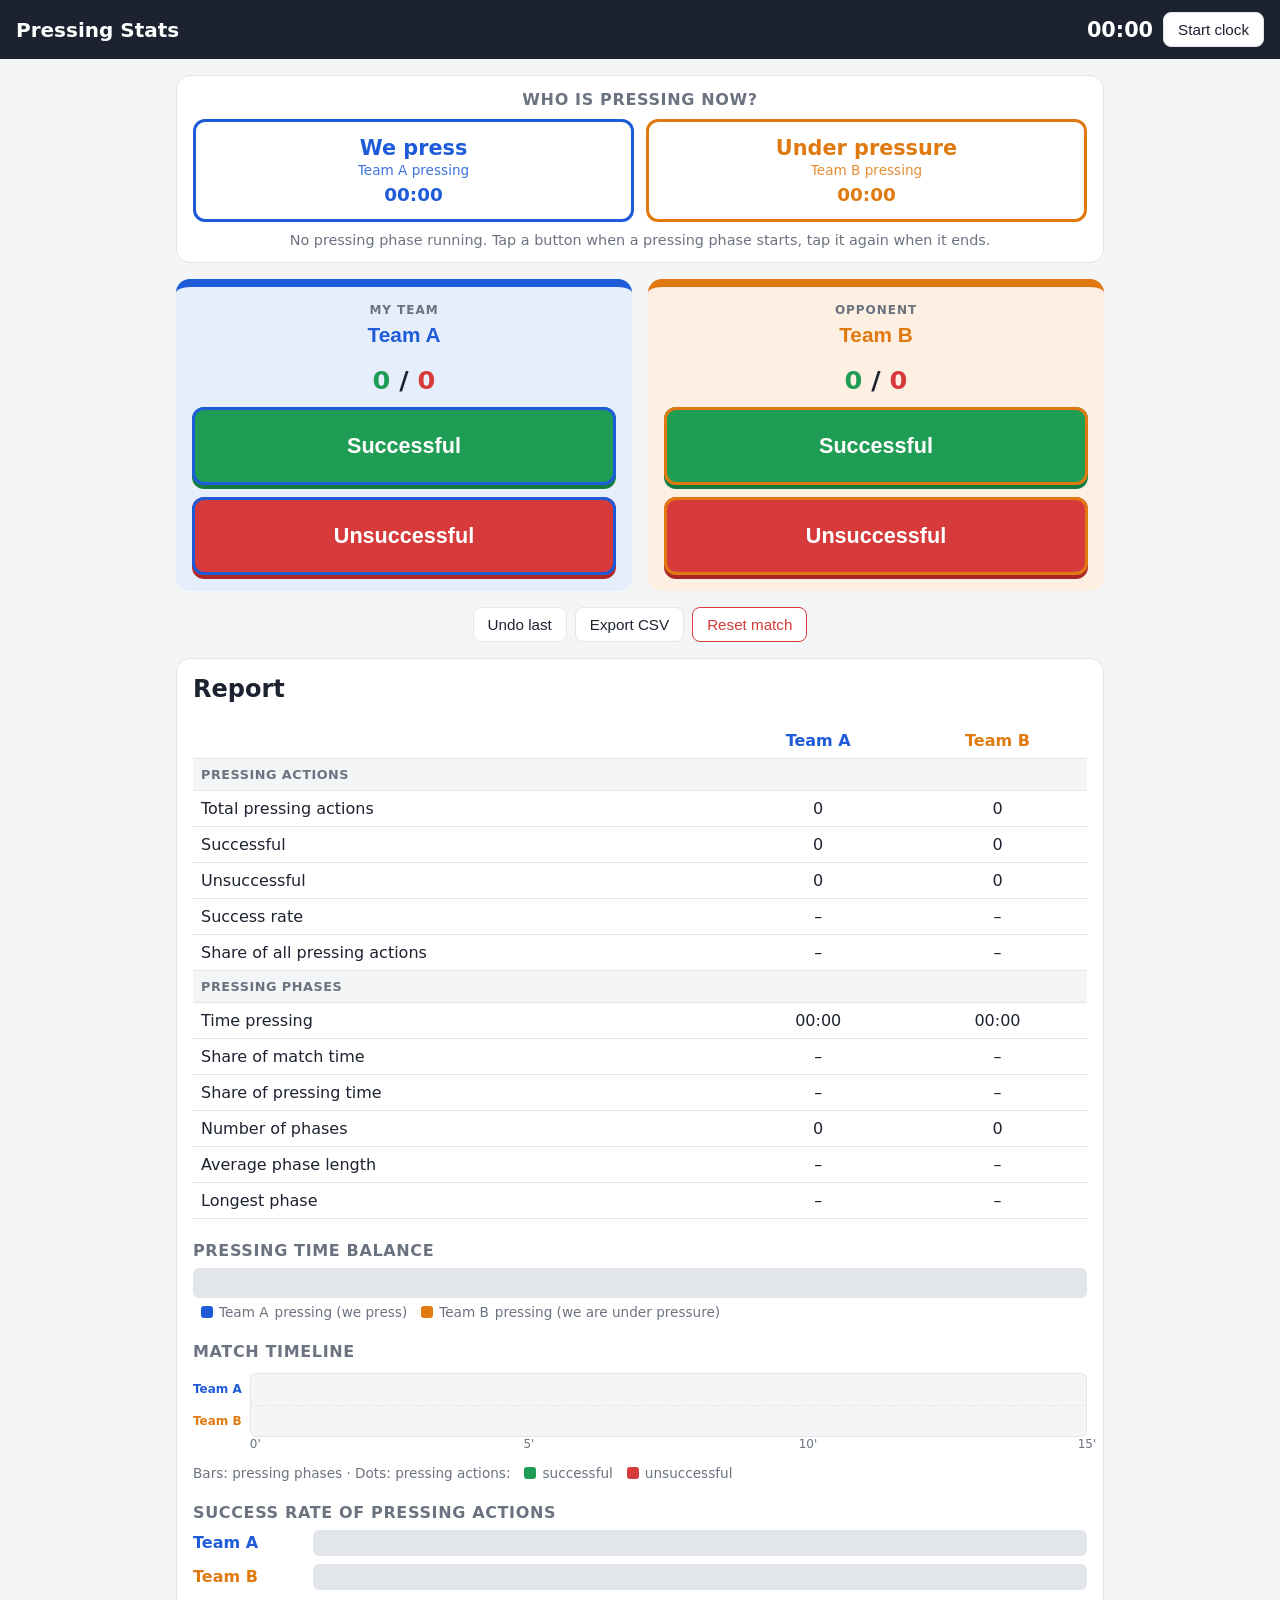
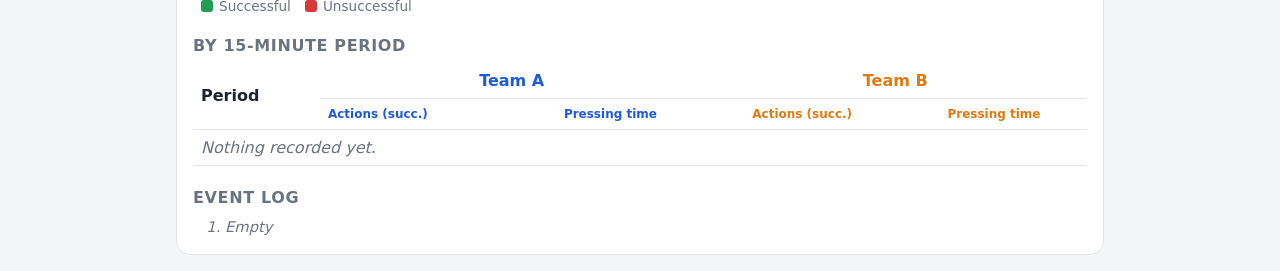
==== index.html @ a75123ff "Track pressing phases: when we press and when we are under pressure Adds 'We press' / 'Under pressur" ====
<!doctype html>
<html lang="en">
<head>
<meta charset="utf-8">
<meta name="viewport" content="width=device-width, initial-scale=1">
<title>Pressing Stats</title>
<link rel="stylesheet" href="style.css">
</head>
<body>
<header class="topbar">
  <h1>Pressing Stats</h1>
  <div class="clock">
    <span id="clock" class="clock-time">00:00</span>
    <button id="clockBtn" class="ctrl">Start clock</button>
  </div>
</header>

<main>
  <section class="phases">
    <h2 class="section-title">Who is pressing now?</h2>
    <div class="phase-buttons">
      <button class="phase phase-a" id="phaseA" data-side="A">
        <span class="phase-title">We press</span>
        <span class="phase-sub" id="phaseSubA">Team A pressing</span>
        <span class="phase-time" id="phaseTimeA">00:00</span>
      </button>
      <button class="phase phase-b" id="phaseB" data-side="B">
        <span class="phase-title">Under pressure</span>
        <span class="phase-sub" id="phaseSubB">Team B pressing</span>
        <span class="phase-time" id="phaseTimeB">00:00</span>
      </button>
    </div>
    <p class="phase-status" id="phaseStatus">No pressing phase running. Tap a button when a pressing phase starts, tap it again when it ends.</p>
  </section>

  <section class="teams">
    <div class="team team-a" data-team="A">
      <div class="team-role">My team</div>
      <input class="team-name" id="nameA" value="Team A" aria-label="My team name">
      <div class="counts"><span class="ok" id="countA-ok">0</span> / <span class="ko" id="countA-ko">0</span></div>
      <button class="press press-ok" data-team="A" data-result="ok">Successful</button>
      <button class="press press-ko" data-team="A" data-result="ko">Unsuccessful</button>
    </div>
    <div class="team team-b" data-team="B">
      <div class="team-role">Opponent</div>
      <input class="team-name" id="nameB" value="Team B" aria-label="Opponent name">
      <div class="counts"><span class="ok" id="countB-ok">0</span> / <span class="ko" id="countB-ko">0</span></div>
      <button class="press press-ok" data-team="B" data-result="ok">Successful</button>
      <button class="press press-ko" data-team="B" data-result="ko">Unsuccessful</button>
    </div>
  </section>

  <div class="toolbar">
    <button id="undoBtn" class="ctrl">Undo last</button>
    <button id="csvBtn" class="ctrl">Export CSV</button>
    <button id="resetBtn" class="ctrl danger">Reset match</button>
  </div>

  <section class="report">
    <h2>Report</h2>
    <table class="stats">
      <thead>
        <tr><th></th><th id="headA" class="th-a">Team A</th><th id="headB" class="th-b">Team B</th></tr>
      </thead>
      <tbody>
        <tr class="group"><td colspan="3">Pressing actions</td></tr>
        <tr><td>Total pressing actions</td><td id="totA">0</td><td id="totB">0</td></tr>
        <tr><td>Successful</td><td id="okA">0</td><td id="okB">0</td></tr>
        <tr><td>Unsuccessful</td><td id="koA">0</td><td id="koB">0</td></tr>
        <tr><td>Success rate</td><td id="rateA">–</td><td id="rateB">–</td></tr>
        <tr><td>Share of all pressing actions</td><td id="shareA">–</td><td id="shareB">–</td></tr>
        <tr class="group"><td colspan="3">Pressing phases</td></tr>
        <tr><td>Time pressing</td><td id="ptimeA">00:00</td><td id="ptimeB">00:00</td></tr>
        <tr><td>Share of match time</td><td id="pmatchA">–</td><td id="pmatchB">–</td></tr>
        <tr><td>Share of pressing time</td><td id="pshareA">–</td><td id="pshareB">–</td></tr>
        <tr><td>Number of phases</td><td id="pcountA">0</td><td id="pcountB">0</td></tr>
        <tr><td>Average phase length</td><td id="pavgA">–</td><td id="pavgB">–</td></tr>
        <tr><td>Longest phase</td><td id="pmaxA">–</td><td id="pmaxB">–</td></tr>
      </tbody>
    </table>

    <h3>Pressing time balance</h3>
    <div class="balance">
      <div class="bal-a" id="balA"></div><div class="bal-b" id="balB"></div>
    </div>
    <div class="legend"><span class="sw sw-a"></span><span id="legA">Team A</span> pressing (we press) <span class="sw sw-b"></span><span id="legB">Team B</span> pressing (we are under pressure)</div>

    <h3>Match timeline</h3>
    <div class="timeline-wrap">
      <div class="tl-names"><span class="tl-name a" id="tlNameA">Team A</span><span class="tl-name b" id="tlNameB">Team B</span></div>
      <div class="timeline" id="timeline"></div>
      <div></div>
      <div class="timeline-axis" id="timelineAxis"></div>
    </div>
    <div class="legend">
      Bars: pressing phases · Dots: pressing actions:
      <span class="sw sw-ok"></span>successful <span class="sw sw-ko"></span>unsuccessful
    </div>

    <h3>Success rate of pressing actions</h3>
    <div class="bars">
      <div class="bar-row"><span class="bar-label" id="barLabelA">Team A</span><div class="bar"><div class="bar-ok" id="barOkA"></div><div class="bar-ko" id="barKoA"></div></div></div>
      <div class="bar-row"><span class="bar-label" id="barLabelB">Team B</span><div class="bar"><div class="bar-ok" id="barOkB"></div><div class="bar-ko" id="barKoB"></div></div></div>
      <div class="legend"><span class="sw sw-ok"></span>Successful <span class="sw sw-ko"></span>Unsuccessful</div>
    </div>

    <h3>By 15-minute period</h3>
    <div class="table-scroll">
      <table class="stats" id="periodTable">
        <thead>
          <tr><th rowspan="2">Period</th><th colspan="2" class="th-a" id="perHeadA">Team A</th><th colspan="2" class="th-b" id="perHeadB">Team B</th></tr>
          <tr><th class="th-a sub">Actions (succ.)</th><th class="th-a sub">Pressing time</th><th class="th-b sub">Actions (succ.)</th><th class="th-b sub">Pressing time</th></tr>
        </thead>
        <tbody></tbody>
      </table>
    </div>

    <h3>Event log</h3>
    <ol id="log" class="log"></ol>
  </section>
</main>

<script src="app.js"></script>
</body>
</html>
---- style.css ----
:root {
  --team-a: #1e5bd8;
  --team-a-soft: #e6eefc;
  --team-b: #e07a10;
  --team-b-soft: #fdf0e2;
  --ok: #1f9d55;
  --ok-dark: #157a40;
  --ko: #d63a3a;
  --ko-dark: #ad2626;
  --bg: #f4f5f7;
  --card: #ffffff;
  --text: #1c2230;
  --muted: #6b7280;
  --line: #e2e5ea;
}

* { box-sizing: border-box; }

body {
  margin: 0;
  font-family: system-ui, -apple-system, "Segoe UI", Roboto, sans-serif;
  background: var(--bg);
  color: var(--text);
}

.topbar {
  display: flex;
  justify-content: space-between;
  align-items: center;
  flex-wrap: wrap;
  gap: 8px;
  padding: 12px 16px;
  background: var(--text);
  color: #fff;
}
.topbar h1 { margin: 0; font-size: 1.25rem; }
.clock { display: flex; align-items: center; gap: 10px; }
.clock-time { font-variant-numeric: tabular-nums; font-size: 1.3rem; font-weight: 600; }

main { max-width: 960px; margin: 0 auto; padding: 16px; }

.teams {
  grid-template-columns: minmax(0, 1fr) minmax(0, 1fr);
  display: grid;
  gap: 16px;
}
.team {
  border-radius: 14px;
  padding: 16px;
  display: flex;
  flex-direction: column;
  gap: 12px;
  border-top: 8px solid;
}
.team-a { background: var(--team-a-soft); border-color: var(--team-a); }
.team-b { background: var(--team-b-soft); border-color: var(--team-b); }

.team-name {
  width: 100%;
  min-width: 0;
  font-size: 1.3rem;
  font-weight: 700;
  border: none;
  background: transparent;
  text-align: center;
  padding: 4px;
  border-bottom: 2px dashed transparent;
}
.team-a .team-name { color: var(--team-a); }
.team-b .team-name { color: var(--team-b); }
.team-name:focus { outline: none; border-bottom-color: currentColor; }

.counts { text-align: center; font-size: 1.6rem; font-weight: 700; font-variant-numeric: tabular-nums; }
.counts .ok { color: var(--ok); }
.counts .ko { color: var(--ko); }

.press {
  border: none;
  border-radius: 12px;
  padding: 26px 12px;
  font-size: 1.35rem;
  font-weight: 700;
  color: #fff;
  cursor: pointer;
  touch-action: manipulation;
  user-select: none;
  transition: transform .06s ease, filter .1s ease;
}
.press:active { transform: scale(.97); }
.press-ok { background: var(--ok); box-shadow: 0 4px 0 var(--ok-dark); }
.press-ko { background: var(--ko); box-shadow: 0 4px 0 var(--ko-dark); }
.team-a .press { outline: 3px solid var(--team-a); outline-offset: -3px; }
.team-b .press { outline: 3px solid var(--team-b); outline-offset: -3px; }
.press.flash { filter: brightness(1.25); }

.toolbar { display: flex; flex-wrap: wrap; gap: 8px; margin: 16px 0; justify-content: center; }
.ctrl {
  border: 1px solid var(--line);
  background: var(--card);
  color: var(--text);
  border-radius: 8px;
  padding: 8px 14px;
  font-size: .95rem;
  cursor: pointer;
}
.topbar .ctrl { background: #fff; }
.ctrl.danger { color: var(--ko); border-color: var(--ko); }

.report {
  background: var(--card);
  border-radius: 14px;
  padding: 16px;
  border: 1px solid var(--line);
}
.report h2 { margin-top: 0; }
.report h3 { margin: 22px 0 8px; font-size: 1rem; color: var(--muted); text-transform: uppercase; letter-spacing: .04em; }

.stats { width: 100%; border-collapse: collapse; font-variant-numeric: tabular-nums; }
.stats th, .stats td { padding: 8px; border-bottom: 1px solid var(--line); text-align: center; }
.stats td:first-child, .stats th:first-child { text-align: left; }
.th-a { color: var(--team-a); }
.th-b { color: var(--team-b); }

.bar-row { display: flex; align-items: center; gap: 10px; margin: 8px 0; }
.bar-label { width: 110px; font-weight: 600; overflow: hidden; text-overflow: ellipsis; white-space: nowrap; }
#barLabelA { color: var(--team-a); }
#barLabelB { color: var(--team-b); }
.bar { flex: 1; height: 26px; display: flex; border-radius: 6px; overflow: hidden; background: var(--line); }
.bar-ok { background: var(--ok); color: #fff; font-size: .8rem; display: flex; align-items: center; justify-content: center; }
.bar-ko { background: var(--ko); color: #fff; font-size: .8rem; display: flex; align-items: center; justify-content: center; }
.legend { font-size: .85rem; color: var(--muted); display: flex; align-items: center; gap: 6px; }
.sw { display: inline-block; width: 12px; height: 12px; border-radius: 3px; margin-left: 8px; }
.sw-ok { background: var(--ok); }
.sw-ko { background: var(--ko); }

.log { max-height: 260px; overflow-y: auto; padding-left: 32px; margin: 0; font-size: .92rem; }
.log li { padding: 3px 0; }
.log .tag { font-weight: 700; }
.log .tag-a { color: var(--team-a); }
.log .tag-b { color: var(--team-b); }
.log .res-ok { color: var(--ok); font-weight: 600; }
.log .res-ko { color: var(--ko); font-weight: 600; }
.empty { color: var(--muted); font-style: italic; }

/* ---- Pressing phases ---- */
.section-title { margin: 0 0 10px; font-size: 1rem; color: var(--muted); text-transform: uppercase; letter-spacing: .04em; text-align: center; }
.phases {
  background: var(--card);
  border: 1px solid var(--line);
  border-radius: 14px;
  padding: 14px 16px;
  margin-bottom: 16px;
}
.phase-buttons { display: grid; grid-template-columns: 1fr 1fr; gap: 12px; }
.phase {
  display: flex;
  flex-direction: column;
  align-items: center;
  gap: 2px;
  padding: 14px 10px;
  border-radius: 12px;
  border: 3px solid;
  background: var(--card);
  cursor: pointer;
  touch-action: manipulation;
  user-select: none;
  font: inherit;
}
.phase-a { border-color: var(--team-a); color: var(--team-a); }
.phase-b { border-color: var(--team-b); color: var(--team-b); }
.phase-a.active { background: var(--team-a); color: #fff; }
.phase-b.active { background: var(--team-b); color: #fff; }
.phase.active { animation: pulse 1.6s ease-in-out infinite; }
@keyframes pulse { 50% { filter: brightness(1.15); } }
.phase-title { font-size: 1.3rem; font-weight: 800; }
.phase-sub { font-size: .85rem; opacity: .85; max-width: 100%; overflow: hidden; text-overflow: ellipsis; white-space: nowrap; }
.phase-time { font-size: 1.15rem; font-weight: 700; font-variant-numeric: tabular-nums; margin-top: 4px; }
.phase-status { text-align: center; margin: 10px 0 0; font-size: .9rem; color: var(--muted); }

.team-role { text-align: center; font-size: .75rem; font-weight: 700; text-transform: uppercase; letter-spacing: .08em; color: var(--muted); margin-bottom: -10px; }

.stats tr.group td { background: var(--bg); font-weight: 700; font-size: .8rem; text-transform: uppercase; letter-spacing: .04em; color: var(--muted); }
.stats th.sub { font-size: .75rem; font-weight: 600; }
.table-scroll { overflow-x: auto; }

.balance { display: flex; height: 30px; border-radius: 6px; overflow: hidden; background: var(--line); }
.bal-a, .bal-b { color: #fff; font-size: .85rem; font-weight: 600; display: flex; align-items: center; justify-content: center; white-space: nowrap; overflow: hidden; }
.bal-a { background: var(--team-a); }
.bal-b { background: var(--team-b); }
.legend { margin-top: 6px; flex-wrap: wrap; }
.sw-a { background: var(--team-a); }
.sw-b { background: var(--team-b); }

.timeline-wrap { padding: 4px 0; }
.timeline { position: relative; height: 64px; background: var(--bg); border: 1px solid var(--line); border-radius: 6px; overflow: hidden; }
.timeline::after { content: ""; position: absolute; left: 0; right: 0; top: 50%; border-top: 1px dashed var(--line); }
.tl-seg { position: absolute; height: 22px; border-radius: 3px; opacity: .85; }
.tl-seg.a { top: 6px; background: var(--team-a); }
.tl-seg.b { bottom: 6px; background: var(--team-b); }
.tl-seg.live { opacity: .55; }
.tl-dot { position: absolute; width: 8px; height: 8px; border-radius: 50%; margin-left: -4px; border: 1px solid #fff; z-index: 1; }
.tl-dot.a { top: 13px; }
.tl-dot.b { bottom: 13px; }
.tl-dot.ok { background: var(--ok); }
.tl-dot.ko { background: var(--ko); }
.tl-now { position: absolute; top: 0; bottom: 0; width: 2px; background: var(--text); opacity: .5; }
.timeline-axis { position: relative; height: 18px; font-size: .75rem; color: var(--muted); }
.timeline-axis span { position: absolute; transform: translateX(-50%); }
.timeline-axis span:first-child { transform: none; }
.timeline-wrap { display: grid; grid-template-columns: auto 1fr; column-gap: 8px; }
.tl-names { display: flex; flex-direction: column; justify-content: space-around; height: 64px; font-size: .75rem; font-weight: 700; max-width: 90px; }
.tl-name { overflow: hidden; text-overflow: ellipsis; white-space: nowrap; }
.tl-name.a { color: var(--team-a); }
.tl-name.b { color: var(--team-b); }

.log .phase-ev { color: var(--muted); }

@media (max-width: 600px) {
  .teams { gap: 10px; }
  .team { padding: 12px 8px; }
  .team-name { font-size: 1.05rem; }
  .counts { font-size: 1.3rem; }
  .press { font-size: 1rem; padding: 24px 4px; }
  .phase-title { font-size: 1.1rem; }
}
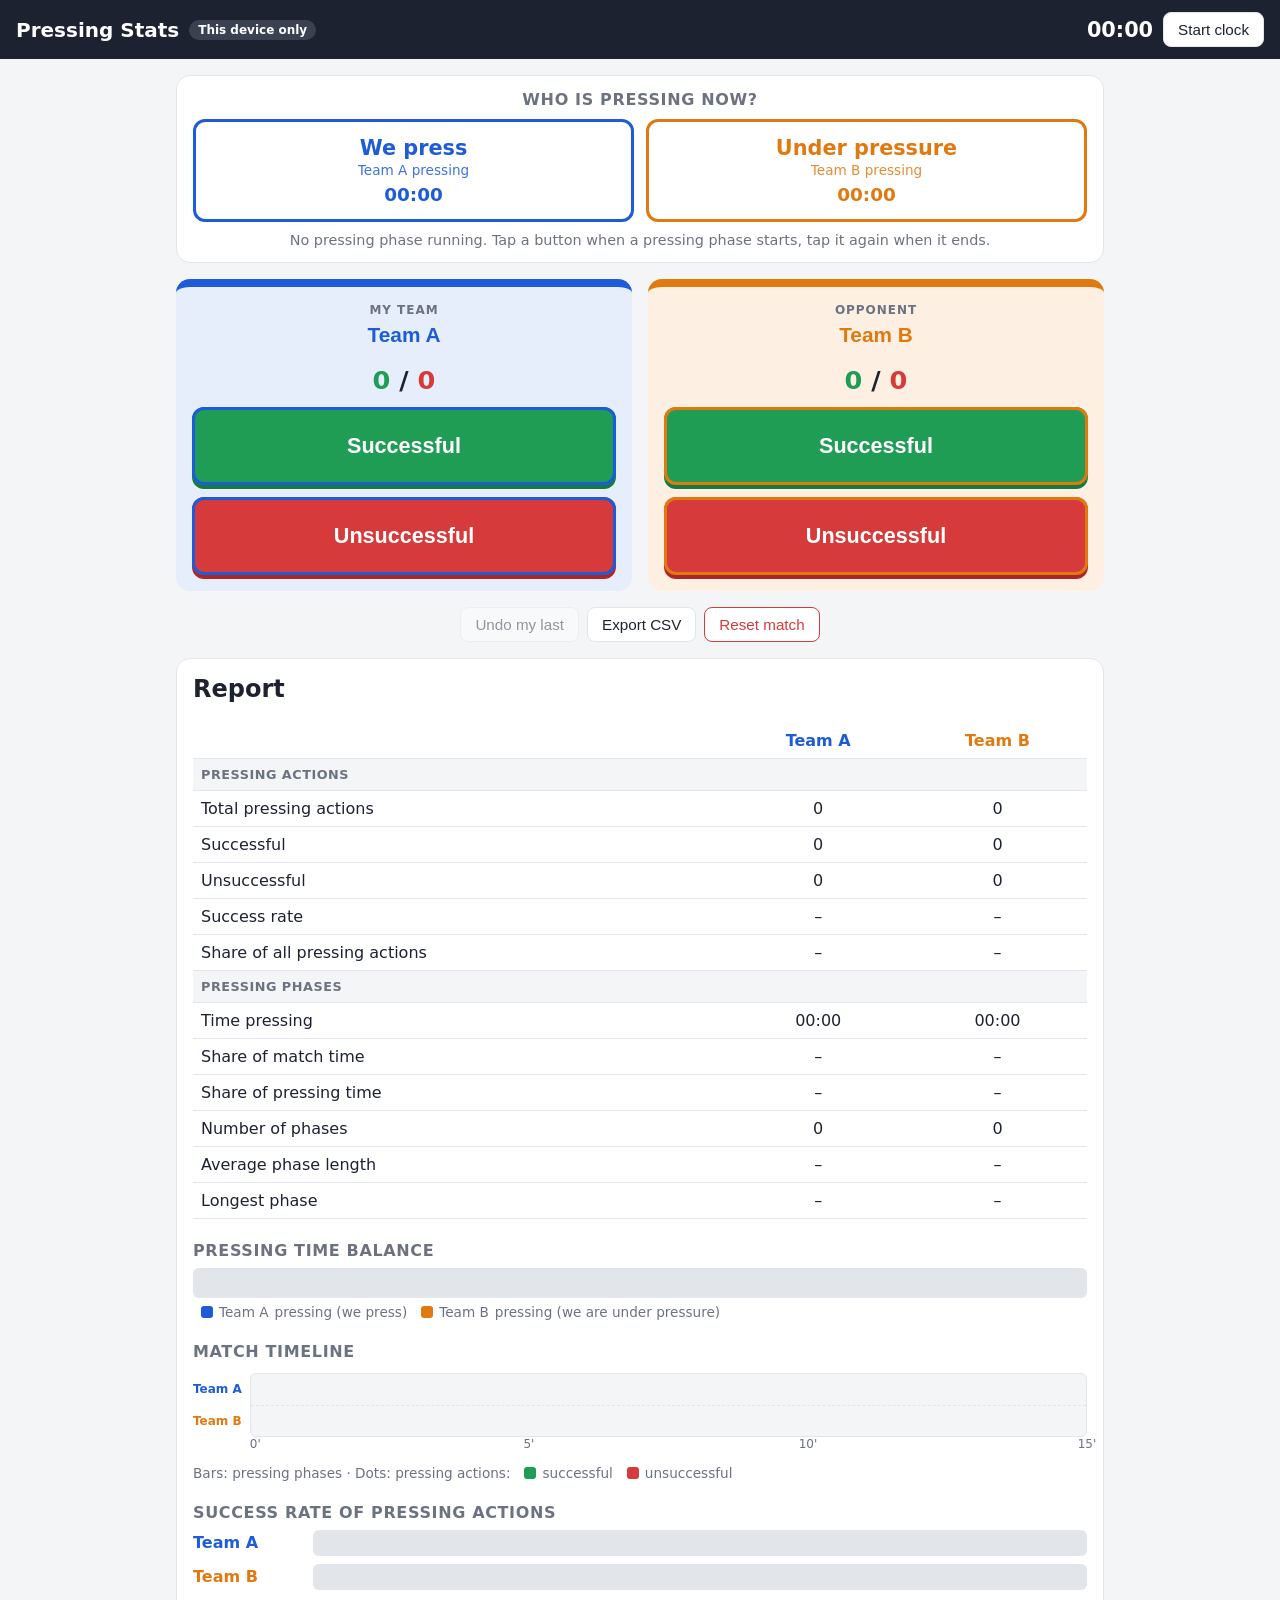
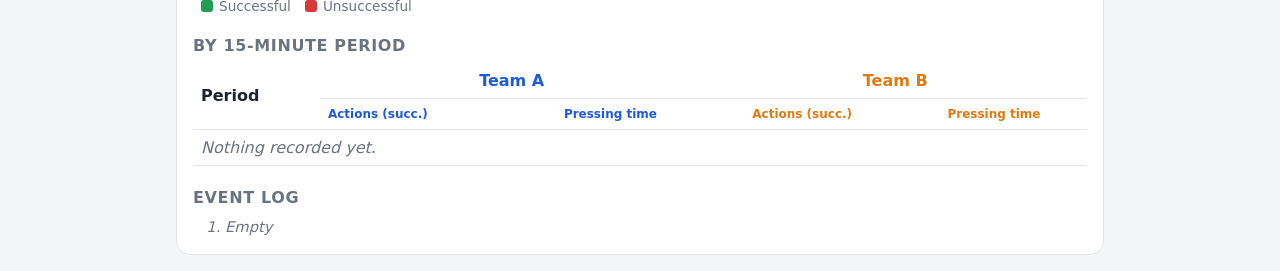
==== commit f01e7ec4: "Add two-operator live sync with roles per team One operator per team (Team A / Team B), plus 'Report" ====
--- a/index.html
+++ b/index.html
@@ -6,16 +6,46 @@
 <title>Pressing Stats</title>
 <link rel="stylesheet" href="style.css">
 </head>
-<body>
+<body class="role-both">
 <header class="topbar">
-  <h1>Pressing Stats</h1>
+  <div class="brand">
+    <h1>Pressing Stats</h1>
+    <span class="sync-pill" id="syncPill">This device only</span>
+  </div>
   <div class="clock">
     <span id="clock" class="clock-time">00:00</span>
     <button id="clockBtn" class="ctrl">Start clock</button>
+    <button id="matchBtn" class="ctrl" hidden>Match</button>
   </div>
 </header>
 
-<main>
+<section id="setup" class="setup" hidden>
+  <h2>Match setup</h2>
+  <p class="hint">Both operators must join the <b>same match code</b>. Each one then picks their role.</p>
+  <div class="code-row">
+    <label for="matchCode">Match code</label>
+    <input id="matchCode" autocomplete="off" autocapitalize="characters" spellcheck="false">
+    <button id="newCodeBtn" class="ctrl">New code</button>
+  </div>
+  <div class="role-buttons">
+    <button class="role role-a" data-role="A"><b>Operator Team A</b><span>My team: we press</span></button>
+    <button class="role role-b" data-role="B"><b>Operator Team B</b><span>Opponent: we are under pressure</span></button>
+    <button class="role role-view" data-role="view"><b>Report only</b><span>Coach / bench, no buttons</span></button>
+    <button class="role role-both" data-role="both"><b>Both teams</b><span>One device records everything</span></button>
+  </div>
+
+  <div id="share" class="share" hidden>
+    <h3>Invite the other devices to match <span id="shareCode"></span></h3>
+    <div class="share-grid" id="shareGrid"></div>
+  </div>
+
+  <p class="setup-foot">
+    <a href="?local=1" id="localLink">Use this device only, without live sync</a>
+    <button id="closeSetupBtn" class="ctrl" hidden>Close</button>
+  </p>
+</section>
+
+<main id="main">
   <section class="phases">
     <h2 class="section-title">Who is pressing now?</h2>
     <div class="phase-buttons">
@@ -30,7 +60,7 @@
         <span class="phase-time" id="phaseTimeB">00:00</span>
       </button>
     </div>
-    <p class="phase-status" id="phaseStatus">No pressing phase running. Tap a button when a pressing phase starts, tap it again when it ends.</p>
+    <p class="phase-status" id="phaseStatus"></p>
   </section>
 
   <section class="teams">
@@ -51,7 +81,7 @@
   </section>
 
   <div class="toolbar">
-    <button id="undoBtn" class="ctrl">Undo last</button>
+    <button id="undoBtn" class="ctrl">Undo my last</button>
     <button id="csvBtn" class="ctrl">Export CSV</button>
     <button id="resetBtn" class="ctrl danger">Reset match</button>
   </div>
@@ -120,6 +150,8 @@
   </section>
 </main>
 
+<script src="config.js"></script>
+<script src="store.js"></script>
 <script src="app.js"></script>
 </body>
 </html>
--- a/style.css
+++ b/style.css
@@ -223,3 +223,85 @@
   .press { font-size: 1rem; padding: 24px 4px; }
   .phase-title { font-size: 1.1rem; }
 }
+
+/* ---- Live sync: status, match setup, roles ---- */
+.brand { display: flex; align-items: center; gap: 10px; flex-wrap: wrap; min-width: 0; }
+.sync-pill { font-size: .75rem; font-weight: 600; padding: 3px 9px; border-radius: 999px; background: #3a4150; color: #fff; }
+.sync-pill.online { background: var(--ok); }
+.sync-pill.offline { background: #b7791f; }
+.sync-pill.error { background: var(--ko); }
+
+.setup {
+  max-width: 960px;
+  margin: 16px auto;
+  padding: 16px;
+  background: var(--card);
+  border: 1px solid var(--line);
+  border-radius: 14px;
+}
+.setup h2 { margin-top: 0; }
+.setup .hint { color: var(--muted); margin-top: 0; }
+.code-row { display: flex; align-items: center; gap: 8px; flex-wrap: wrap; margin-bottom: 14px; }
+.code-row label { font-weight: 700; }
+#matchCode {
+  font-size: 1.3rem;
+  font-weight: 700;
+  letter-spacing: .12em;
+  width: 9em;
+  padding: 6px 10px;
+  border: 2px solid var(--line);
+  border-radius: 8px;
+  text-transform: uppercase;
+}
+.role-buttons { display: grid; grid-template-columns: minmax(0, 1fr) minmax(0, 1fr); gap: 10px; }
+.role {
+  display: flex;
+  flex-direction: column;
+  gap: 4px;
+  align-items: flex-start;
+  text-align: left;
+  padding: 14px;
+  border-radius: 12px;
+  border: 3px solid var(--line);
+  background: var(--card);
+  color: var(--text);
+  font: inherit;
+  cursor: pointer;
+}
+.role b { font-size: 1.1rem; }
+.role span { font-size: .85rem; color: var(--muted); }
+.role-a { border-color: var(--team-a); }
+.role-a b { color: var(--team-a); }
+.role-b { border-color: var(--team-b); }
+.role-b b { color: var(--team-b); }
+
+.share { margin-top: 18px; }
+.share h3 { font-size: 1rem; }
+.share-grid { display: grid; grid-template-columns: repeat(3, minmax(0, 1fr)); gap: 10px; }
+.share-card { border: 1px solid var(--line); border-radius: 10px; padding: 10px; display: flex; flex-direction: column; gap: 6px; align-items: center; }
+.share-A b { color: var(--team-a); }
+.share-B b { color: var(--team-b); }
+.share-card .qr { width: 140px; max-width: 100%; aspect-ratio: 1; }
+.share-card .qr svg { width: 100%; height: 100%; }
+.share-card input { width: 100%; font-size: .75rem; padding: 4px; border: 1px solid var(--line); border-radius: 6px; }
+.setup-foot { display: flex; justify-content: space-between; align-items: center; gap: 8px; flex-wrap: wrap; margin: 16px 0 0; font-size: .9rem; }
+.setup-foot a { color: var(--muted); }
+@media (max-width: 600px) {
+  .share-grid { grid-template-columns: 1fr; }
+  .role-buttons { grid-template-columns: 1fr; }
+}
+
+/* One operator per team: show only that team's buttons, bigger. */
+.role-A .team-b, .role-A #phaseB, .role-A .team-b,
+.role-B .team-a, .role-B #phaseA { display: none; }
+.role-A .teams, .role-B .teams,
+.role-A .phase-buttons, .role-B .phase-buttons { grid-template-columns: minmax(0, 1fr); }
+.role-A .press, .role-B .press { padding: 40px 12px; font-size: 1.6rem; }
+.role-A .phase, .role-B .phase { padding: 22px 10px; }
+
+/* Report only: no recording controls. */
+.role-view .phases, .role-view .teams, .role-view #undoBtn,
+.role-view #resetBtn, .role-view #clockBtn { display: none; }
+
+.ctrl:disabled { opacity: .45; cursor: default; }
+[hidden] { display: none !important; }
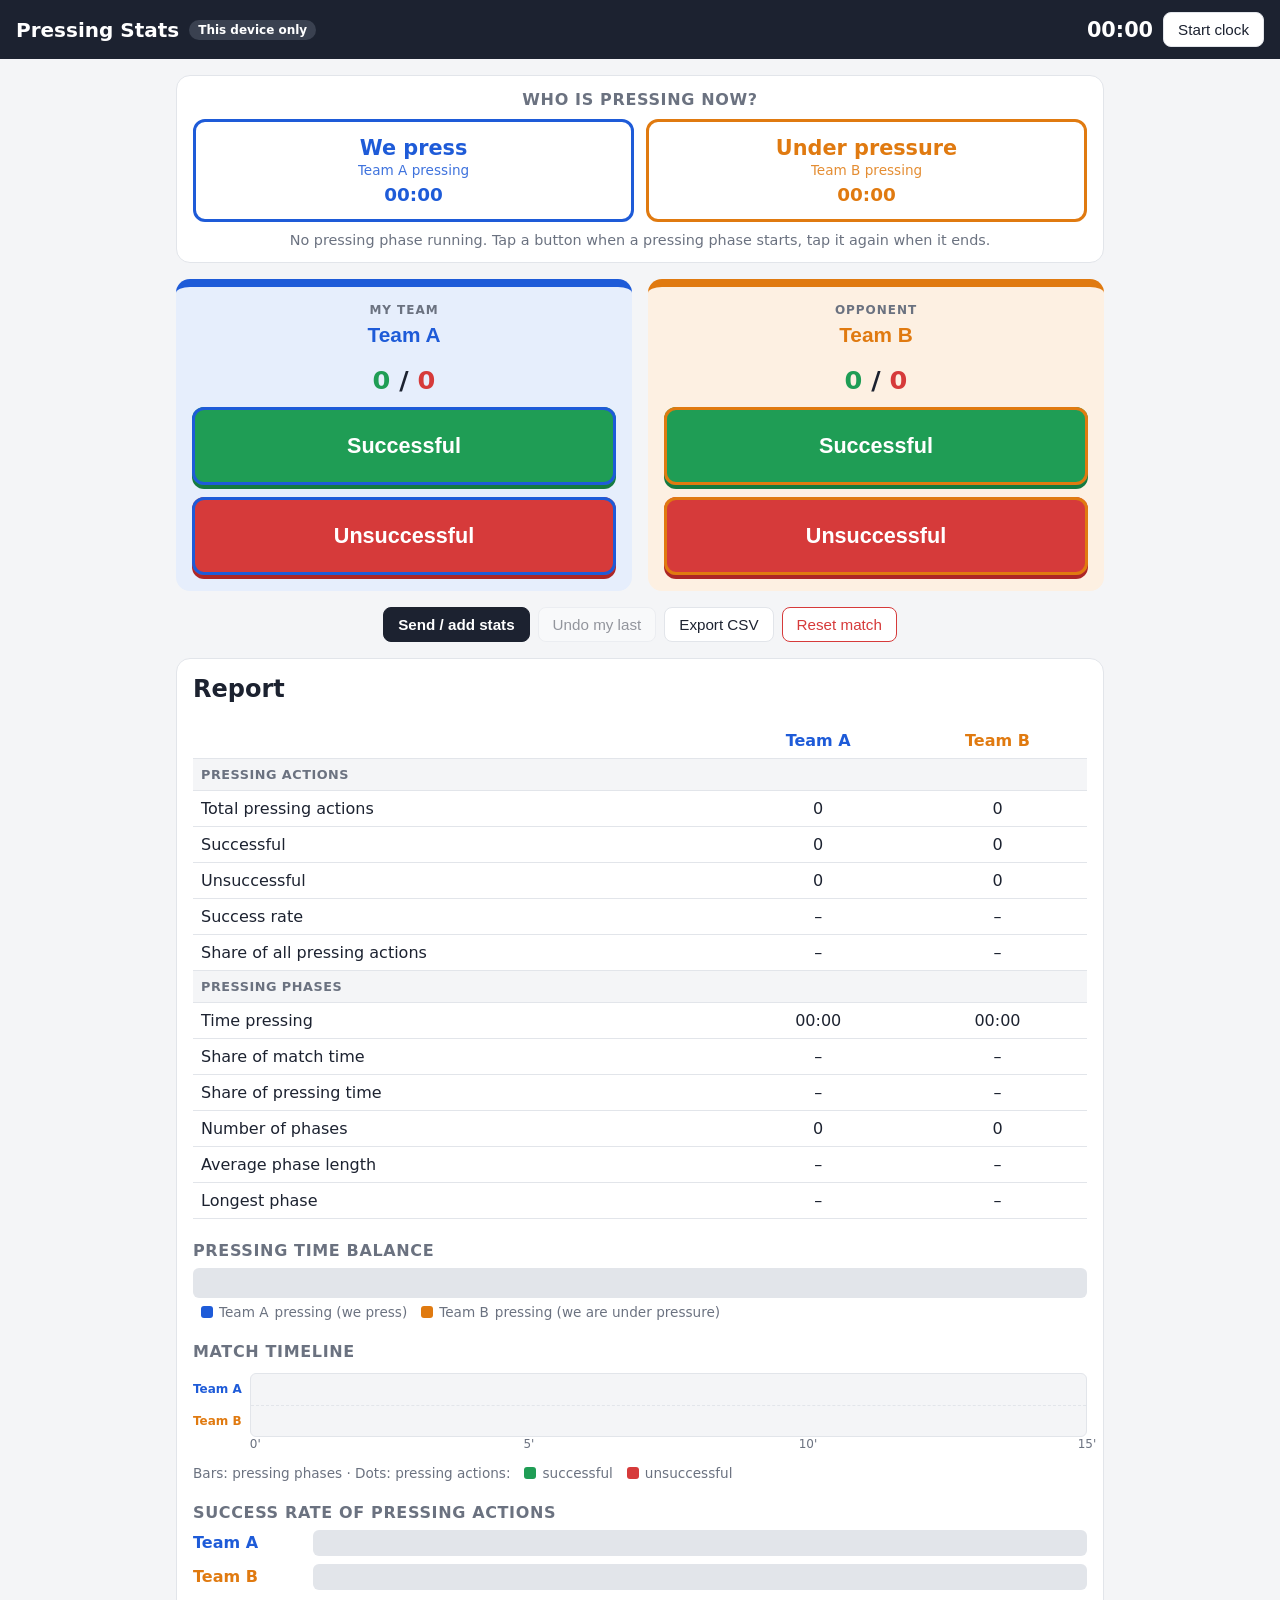
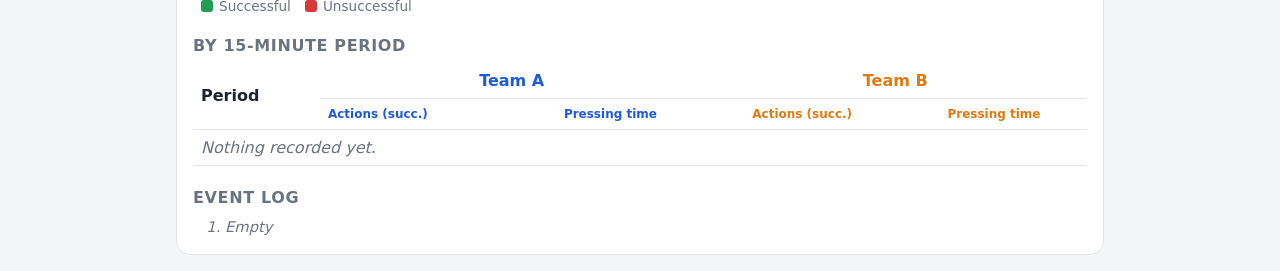
==== commit 0ac34bfa: "Combine both operators into one report without live sync Operators send their team's stats as a link" ====
--- a/index.html
+++ b/index.html
@@ -4,12 +4,18 @@
 <meta charset="utf-8">
 <meta name="viewport" content="width=device-width, initial-scale=1">
 <title>Pressing Stats</title>
+<meta name="theme-color" id="themeColor" content="#1c2230">
+<link rel="manifest" id="manifestLink" href="manifest-both.webmanifest">
+<link rel="icon" id="favicon" href="icons/both-192.png">
+<link rel="apple-touch-icon" id="appleIcon" href="icons/both-192.png">
+<meta name="apple-mobile-web-app-capable" content="yes">
+<meta name="apple-mobile-web-app-title" id="appleTitle" content="Pressing">
 <link rel="stylesheet" href="style.css">
 </head>
 <body class="role-both">
 <header class="topbar">
   <div class="brand">
-    <h1>Pressing Stats</h1>
+    <h1 id="appTitle">Pressing Stats</h1>
     <span class="sync-pill" id="syncPill">This device only</span>
   </div>
   <div class="clock">
@@ -21,15 +27,15 @@
 
 <section id="setup" class="setup" hidden>
   <h2>Match setup</h2>
-  <p class="hint">Both operators must join the <b>same match code</b>. Each one then picks their role.</p>
+  <p class="hint" id="setupHint">Both operators must join the <b>same match code</b>. Each one then picks their role.</p>
   <div class="code-row">
     <label for="matchCode">Match code</label>
     <input id="matchCode" autocomplete="off" autocapitalize="characters" spellcheck="false">
     <button id="newCodeBtn" class="ctrl">New code</button>
   </div>
   <div class="role-buttons">
-    <button class="role role-a" data-role="A"><b>Operator Team A</b><span>My team: we press</span></button>
-    <button class="role role-b" data-role="B"><b>Operator Team B</b><span>Opponent: we are under pressure</span></button>
+    <button class="role role-a" data-role="A"><b>Operator 1 · Team A</b><span>My team: we press</span></button>
+    <button class="role role-b" data-role="B"><b>Operator 2 · Team B</b><span>Opponent: we are under pressure</span></button>
     <button class="role role-view" data-role="view"><b>Report only</b><span>Coach / bench, no buttons</span></button>
     <button class="role role-both" data-role="both"><b>Both teams</b><span>One device records everything</span></button>
   </div>
@@ -81,10 +87,42 @@
   </section>
 
   <div class="toolbar">
+    <button id="combineBtn" class="ctrl primary">Send / add stats</button>
     <button id="undoBtn" class="ctrl">Undo my last</button>
     <button id="csvBtn" class="ctrl">Export CSV</button>
     <button id="resetBtn" class="ctrl danger">Reset match</button>
   </div>
+
+  <section id="combine" class="combine" hidden>
+    <h2>Combine both operators in one report</h2>
+    <div class="combine-grid">
+      <div class="combine-card" id="sendCard">
+        <h3>Send my stats</h3>
+        <p id="sendSummary"></p>
+        <div class="combine-actions">
+          <button id="shareBtn" class="ctrl primary">Share link</button>
+          <button id="copyBtn" class="ctrl">Copy link</button>
+          <button id="fileBtn" class="ctrl">Save as file</button>
+        </div>
+        <p class="hint">Send it via WhatsApp, SMS or e-mail to the phone with the report.
+          Opening the link there adds your stats to its report.</p>
+      </div>
+      <div class="combine-card">
+        <h3>Add stats from the other operator</h3>
+        <p class="hint">Open the link you received, or paste it here:</p>
+        <textarea id="pasteBox" rows="3" placeholder="Paste the link here"></textarea>
+        <div class="combine-actions">
+          <button id="pasteBtn" class="ctrl primary">Add to report</button>
+          <label class="ctrl" for="fileInput">Choose file…</label>
+          <input type="file" id="fileInput" accept=".json,application/json" hidden>
+        </div>
+        <p class="combine-msg" id="combineMsg"></p>
+      </div>
+    </div>
+    <p class="hint">Start the clock at kick-off on both phones so the times line up.
+      Sending again later (e.g. at full time) replaces that team's earlier stats, nothing is counted twice.</p>
+    <button id="closeCombineBtn" class="ctrl">Close</button>
+  </section>
 
   <section class="report">
     <h2>Report</h2>
--- a/style.css
+++ b/style.css
@@ -301,7 +301,39 @@
 
 /* Report only: no recording controls. */
 .role-view .phases, .role-view .teams, .role-view #undoBtn,
-.role-view #resetBtn, .role-view #clockBtn { display: none; }
+.role-view #clockBtn, .role-view #sendCard { display: none; }
 
 .ctrl:disabled { opacity: .45; cursor: default; }
 [hidden] { display: none !important; }
+
+/* Operator apps: header in the team colour */
+.role-A .topbar { background: var(--team-a); }
+.role-B .topbar { background: var(--team-b); }
+.role-A .sync-pill, .role-B .sync-pill { box-shadow: 0 0 0 1px rgba(255, 255, 255, .6); }
+
+/* ---- Combine stats from both operators (no live sync) ---- */
+.ctrl.primary { background: var(--text); color: #fff; border-color: var(--text); font-weight: 600; }
+.role-A .ctrl.primary { background: var(--team-a); border-color: var(--team-a); }
+.role-B .ctrl.primary { background: var(--team-b); border-color: var(--team-b); }
+.combine {
+  background: var(--card);
+  border: 2px solid var(--text);
+  border-radius: 14px;
+  padding: 16px;
+  margin-bottom: 16px;
+}
+.combine h2 { margin-top: 0; font-size: 1.2rem; }
+.combine h3 { margin: 0 0 6px; font-size: 1rem; }
+.combine .hint { color: var(--muted); font-size: .85rem; }
+.combine-grid { display: grid; grid-template-columns: minmax(0, 1fr) minmax(0, 1fr); gap: 12px; }
+.role-view .combine-grid { grid-template-columns: minmax(0, 1fr); }
+.combine-card { border: 1px solid var(--line); border-radius: 10px; padding: 12px; }
+.combine-actions { display: flex; flex-wrap: wrap; gap: 8px; margin: 8px 0; }
+.combine-actions label.ctrl { display: inline-flex; align-items: center; }
+#pasteBox { width: 100%; font: inherit; font-size: .85rem; padding: 8px; border: 1px solid var(--line); border-radius: 8px; resize: vertical; }
+.combine-msg { font-weight: 600; margin: 4px 0 0; }
+.combine-msg.ok { color: var(--ok); }
+.combine-msg.err { color: var(--ko); }
+@media (max-width: 600px) {
+  .combine-grid { grid-template-columns: minmax(0, 1fr); }
+}
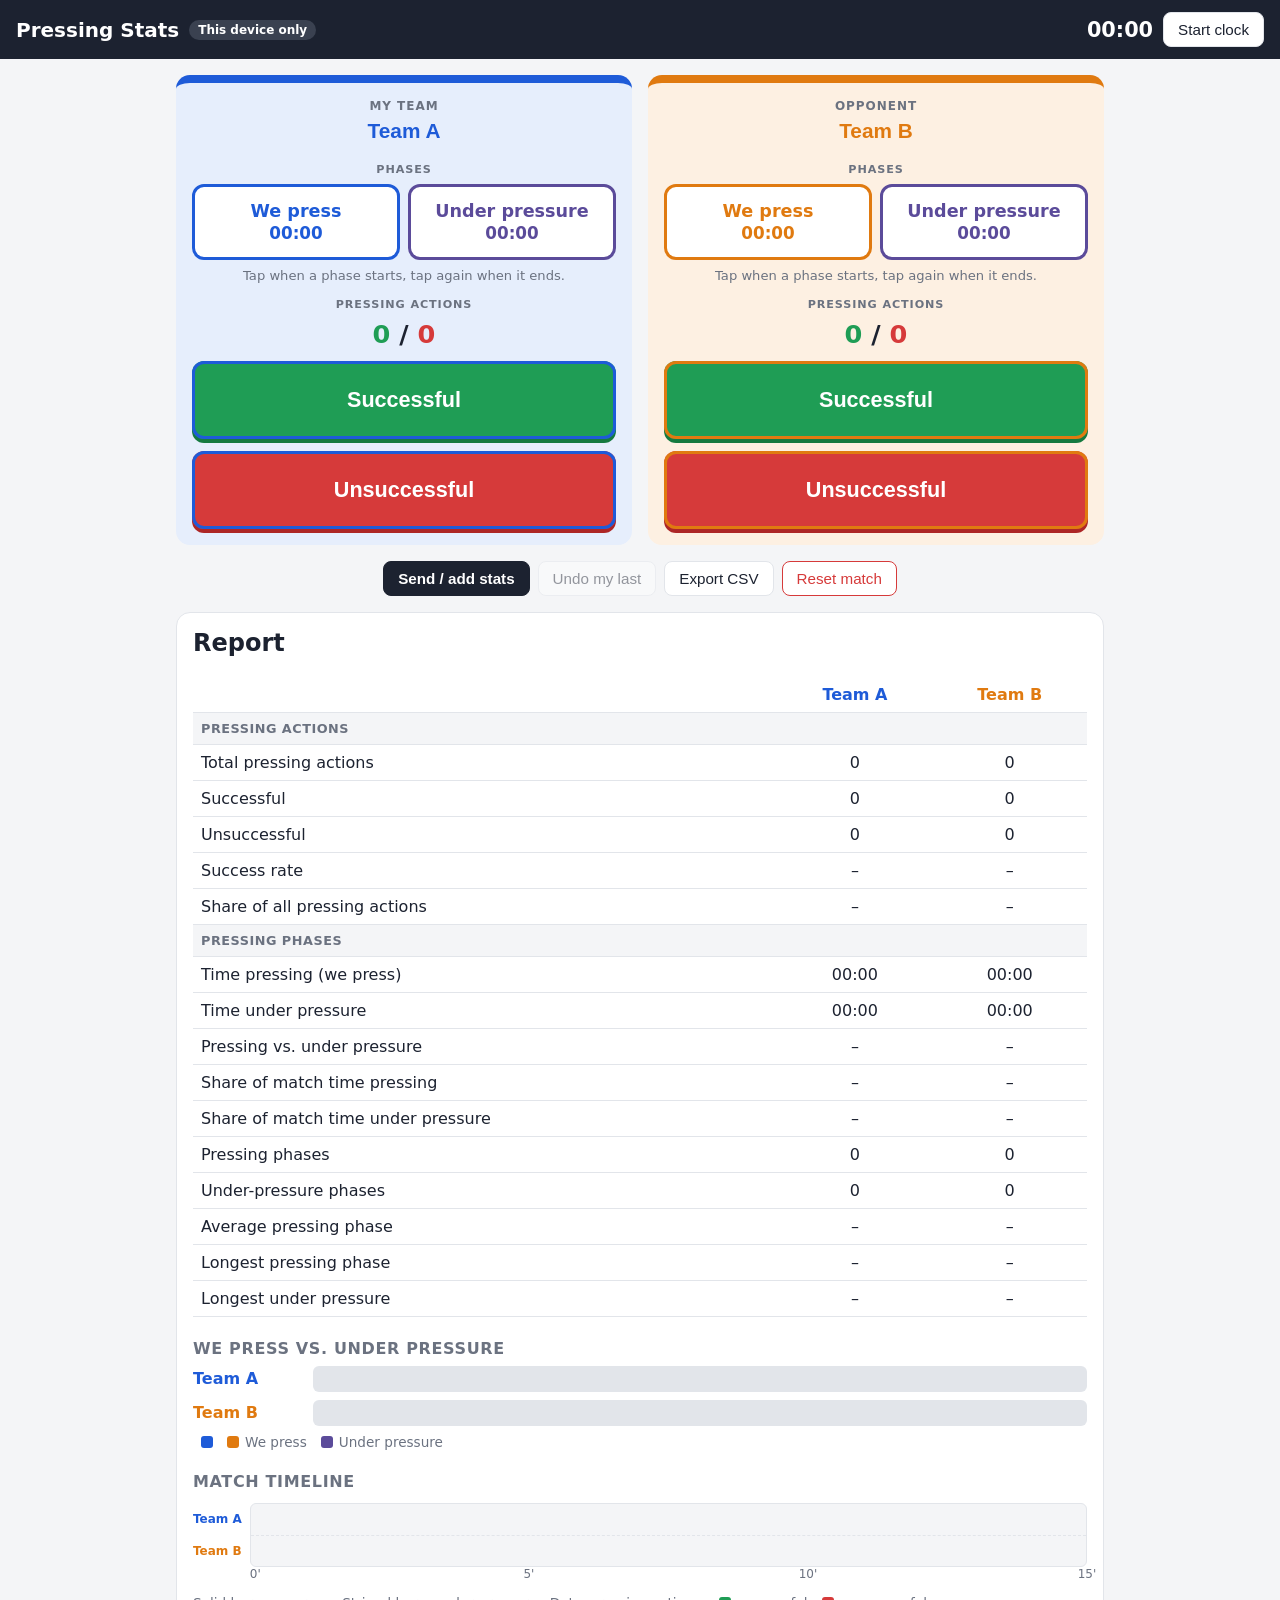
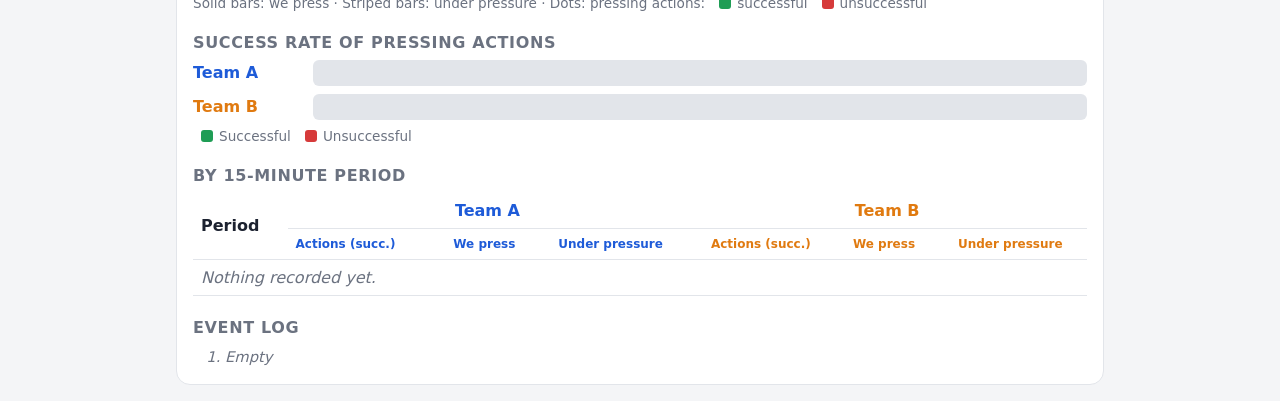
==== commit fd5a607f: "Give both teams 'We press' and 'Under pressure' phases Each team panel now has its own We press / Un" ====
--- a/index.html
+++ b/index.html
@@ -52,27 +52,23 @@
 </section>
 
 <main id="main">
-  <section class="phases">
-    <h2 class="section-title">Who is pressing now?</h2>
-    <div class="phase-buttons">
-      <button class="phase phase-a" id="phaseA" data-side="A">
-        <span class="phase-title">We press</span>
-        <span class="phase-sub" id="phaseSubA">Team A pressing</span>
-        <span class="phase-time" id="phaseTimeA">00:00</span>
-      </button>
-      <button class="phase phase-b" id="phaseB" data-side="B">
-        <span class="phase-title">Under pressure</span>
-        <span class="phase-sub" id="phaseSubB">Team B pressing</span>
-        <span class="phase-time" id="phaseTimeB">00:00</span>
-      </button>
-    </div>
-    <p class="phase-status" id="phaseStatus"></p>
-  </section>
-
   <section class="teams">
     <div class="team team-a" data-team="A">
       <div class="team-role">My team</div>
       <input class="team-name" id="nameA" value="Team A" aria-label="My team name">
+      <div class="section-label">Phases</div>
+      <div class="phase-row">
+        <button class="phase phase-press" id="pressA" data-team="A" data-kind="press">
+          <span class="phase-title">We press</span>
+          <span class="phase-time" id="pressTimeA">00:00</span>
+        </button>
+        <button class="phase phase-under" id="underA" data-team="A" data-kind="under">
+          <span class="phase-title">Under pressure</span>
+          <span class="phase-time" id="underTimeA">00:00</span>
+        </button>
+      </div>
+      <p class="phase-status" id="statusA"></p>
+      <div class="section-label">Pressing actions</div>
       <div class="counts"><span class="ok" id="countA-ok">0</span> / <span class="ko" id="countA-ko">0</span></div>
       <button class="press press-ok" data-team="A" data-result="ok">Successful</button>
       <button class="press press-ko" data-team="A" data-result="ko">Unsuccessful</button>
@@ -80,6 +76,19 @@
     <div class="team team-b" data-team="B">
       <div class="team-role">Opponent</div>
       <input class="team-name" id="nameB" value="Team B" aria-label="Opponent name">
+      <div class="section-label">Phases</div>
+      <div class="phase-row">
+        <button class="phase phase-press" id="pressB" data-team="B" data-kind="press">
+          <span class="phase-title">We press</span>
+          <span class="phase-time" id="pressTimeB">00:00</span>
+        </button>
+        <button class="phase phase-under" id="underB" data-team="B" data-kind="under">
+          <span class="phase-title">Under pressure</span>
+          <span class="phase-time" id="underTimeB">00:00</span>
+        </button>
+      </div>
+      <p class="phase-status" id="statusB"></p>
+      <div class="section-label">Pressing actions</div>
       <div class="counts"><span class="ok" id="countB-ok">0</span> / <span class="ko" id="countB-ko">0</span></div>
       <button class="press press-ok" data-team="B" data-result="ok">Successful</button>
       <button class="press press-ko" data-team="B" data-result="ko">Unsuccessful</button>
@@ -138,20 +147,25 @@
         <tr><td>Success rate</td><td id="rateA">–</td><td id="rateB">–</td></tr>
         <tr><td>Share of all pressing actions</td><td id="shareA">–</td><td id="shareB">–</td></tr>
         <tr class="group"><td colspan="3">Pressing phases</td></tr>
-        <tr><td>Time pressing</td><td id="ptimeA">00:00</td><td id="ptimeB">00:00</td></tr>
-        <tr><td>Share of match time</td><td id="pmatchA">–</td><td id="pmatchB">–</td></tr>
-        <tr><td>Share of pressing time</td><td id="pshareA">–</td><td id="pshareB">–</td></tr>
-        <tr><td>Number of phases</td><td id="pcountA">0</td><td id="pcountB">0</td></tr>
-        <tr><td>Average phase length</td><td id="pavgA">–</td><td id="pavgB">–</td></tr>
-        <tr><td>Longest phase</td><td id="pmaxA">–</td><td id="pmaxB">–</td></tr>
+        <tr><td>Time pressing (we press)</td><td id="ptimeA">00:00</td><td id="ptimeB">00:00</td></tr>
+        <tr><td>Time under pressure</td><td id="utimeA">00:00</td><td id="utimeB">00:00</td></tr>
+        <tr><td>Pressing vs. under pressure</td><td id="pshareA">–</td><td id="pshareB">–</td></tr>
+        <tr><td>Share of match time pressing</td><td id="pmatchA">–</td><td id="pmatchB">–</td></tr>
+        <tr><td>Share of match time under pressure</td><td id="umatchA">–</td><td id="umatchB">–</td></tr>
+        <tr><td>Pressing phases</td><td id="pcountA">0</td><td id="pcountB">0</td></tr>
+        <tr><td>Under-pressure phases</td><td id="ucountA">0</td><td id="ucountB">0</td></tr>
+        <tr><td>Average pressing phase</td><td id="pavgA">–</td><td id="pavgB">–</td></tr>
+        <tr><td>Longest pressing phase</td><td id="pmaxA">–</td><td id="pmaxB">–</td></tr>
+        <tr><td>Longest under pressure</td><td id="umaxA">–</td><td id="umaxB">–</td></tr>
       </tbody>
     </table>
 
-    <h3>Pressing time balance</h3>
-    <div class="balance">
-      <div class="bal-a" id="balA"></div><div class="bal-b" id="balB"></div>
-    </div>
-    <div class="legend"><span class="sw sw-a"></span><span id="legA">Team A</span> pressing (we press) <span class="sw sw-b"></span><span id="legB">Team B</span> pressing (we are under pressure)</div>
+    <h3>We press vs. under pressure</h3>
+    <div class="bars">
+      <div class="bar-row"><span class="bar-label" id="balLabelA">Team A</span><div class="bar"><div class="bal-press" id="balPressA"></div><div class="bal-under" id="balUnderA"></div></div></div>
+      <div class="bar-row"><span class="bar-label" id="balLabelB">Team B</span><div class="bar"><div class="bal-press" id="balPressB"></div><div class="bal-under" id="balUnderB"></div></div></div>
+      <div class="legend"><span class="sw sw-a"></span><span class="sw sw-b"></span>We press <span class="sw sw-under"></span>Under pressure</div>
+    </div>
 
     <h3>Match timeline</h3>
     <div class="timeline-wrap">
@@ -161,7 +175,7 @@
       <div class="timeline-axis" id="timelineAxis"></div>
     </div>
     <div class="legend">
-      Bars: pressing phases · Dots: pressing actions:
+      Solid bars: we press · Striped bars: under pressure · Dots: pressing actions:
       <span class="sw sw-ok"></span>successful <span class="sw sw-ko"></span>unsuccessful
     </div>
 
@@ -176,8 +190,8 @@
     <div class="table-scroll">
       <table class="stats" id="periodTable">
         <thead>
-          <tr><th rowspan="2">Period</th><th colspan="2" class="th-a" id="perHeadA">Team A</th><th colspan="2" class="th-b" id="perHeadB">Team B</th></tr>
-          <tr><th class="th-a sub">Actions (succ.)</th><th class="th-a sub">Pressing time</th><th class="th-b sub">Actions (succ.)</th><th class="th-b sub">Pressing time</th></tr>
+          <tr><th rowspan="2">Period</th><th colspan="3" class="th-a" id="perHeadA">Team A</th><th colspan="3" class="th-b" id="perHeadB">Team B</th></tr>
+          <tr><th class="th-a sub">Actions (succ.)</th><th class="th-a sub">We press</th><th class="th-a sub">Under pressure</th><th class="th-b sub">Actions (succ.)</th><th class="th-b sub">We press</th><th class="th-b sub">Under pressure</th></tr>
         </thead>
         <tbody></tbody>
       </table>
--- a/style.css
+++ b/style.css
@@ -123,8 +123,8 @@
 
 .bar-row { display: flex; align-items: center; gap: 10px; margin: 8px 0; }
 .bar-label { width: 110px; font-weight: 600; overflow: hidden; text-overflow: ellipsis; white-space: nowrap; }
-#barLabelA { color: var(--team-a); }
-#barLabelB { color: var(--team-b); }
+#barLabelA, #balLabelA { color: var(--team-a); }
+#barLabelB, #balLabelB { color: var(--team-b); }
 .bar { flex: 1; height: 26px; display: flex; border-radius: 6px; overflow: hidden; background: var(--line); }
 .bar-ok { background: var(--ok); color: #fff; font-size: .8rem; display: flex; align-items: center; justify-content: center; }
 .bar-ko { background: var(--ko); color: #fff; font-size: .8rem; display: flex; align-items: center; justify-content: center; }
@@ -142,22 +142,16 @@
 .log .res-ko { color: var(--ko); font-weight: 600; }
 .empty { color: var(--muted); font-style: italic; }
 
-/* ---- Pressing phases ---- */
-.section-title { margin: 0 0 10px; font-size: 1rem; color: var(--muted); text-transform: uppercase; letter-spacing: .04em; text-align: center; }
-.phases {
-  background: var(--card);
-  border: 1px solid var(--line);
-  border-radius: 14px;
-  padding: 14px 16px;
-  margin-bottom: 16px;
-}
-.phase-buttons { display: grid; grid-template-columns: 1fr 1fr; gap: 12px; }
+/* ---- Pressing phases: each team has "We press" and "Under pressure" ---- */
+:root { --under: #5b4b9a; --under-soft: #ece8f7; }
+.section-label { font-size: .7rem; font-weight: 700; text-transform: uppercase; letter-spacing: .08em; color: var(--muted); text-align: center; margin: 2px 0 -4px; }
+.phase-row { display: grid; grid-template-columns: minmax(0, 1fr) minmax(0, 1fr); gap: 8px; }
 .phase {
   display: flex;
   flex-direction: column;
   align-items: center;
   gap: 2px;
-  padding: 14px 10px;
+  padding: 14px 6px;
   border-radius: 12px;
   border: 3px solid;
   background: var(--card);
@@ -165,17 +159,19 @@
   touch-action: manipulation;
   user-select: none;
   font: inherit;
-}
-.phase-a { border-color: var(--team-a); color: var(--team-a); }
-.phase-b { border-color: var(--team-b); color: var(--team-b); }
-.phase-a.active { background: var(--team-a); color: #fff; }
-.phase-b.active { background: var(--team-b); color: #fff; }
+  min-width: 0;
+}
+.team-a .phase-press { border-color: var(--team-a); color: var(--team-a); }
+.team-b .phase-press { border-color: var(--team-b); color: var(--team-b); }
+.team-a .phase-press.active { background: var(--team-a); color: #fff; }
+.team-b .phase-press.active { background: var(--team-b); color: #fff; }
+.phase-under { border-color: var(--under); color: var(--under); }
+.phase-under.active { background: var(--under); color: #fff; }
 .phase.active { animation: pulse 1.6s ease-in-out infinite; }
 @keyframes pulse { 50% { filter: brightness(1.15); } }
-.phase-title { font-size: 1.3rem; font-weight: 800; }
-.phase-sub { font-size: .85rem; opacity: .85; max-width: 100%; overflow: hidden; text-overflow: ellipsis; white-space: nowrap; }
-.phase-time { font-size: 1.15rem; font-weight: 700; font-variant-numeric: tabular-nums; margin-top: 4px; }
-.phase-status { text-align: center; margin: 10px 0 0; font-size: .9rem; color: var(--muted); }
+.phase-title { font-size: 1.1rem; font-weight: 800; line-height: 1.15; text-align: center; }
+.phase-time { font-size: 1.05rem; font-weight: 700; font-variant-numeric: tabular-nums; }
+.phase-status { text-align: center; margin: -4px 0 0; font-size: .82rem; color: var(--muted); min-height: 1.2em; }
 
 .team-role { text-align: center; font-size: .75rem; font-weight: 700; text-transform: uppercase; letter-spacing: .08em; color: var(--muted); margin-bottom: -10px; }
 
@@ -184,9 +180,11 @@
 .table-scroll { overflow-x: auto; }
 
 .balance { display: flex; height: 30px; border-radius: 6px; overflow: hidden; background: var(--line); }
-.bal-a, .bal-b { color: #fff; font-size: .85rem; font-weight: 600; display: flex; align-items: center; justify-content: center; white-space: nowrap; overflow: hidden; }
-.bal-a { background: var(--team-a); }
-.bal-b { background: var(--team-b); }
+.bal-press, .bal-under { color: #fff; font-size: .8rem; font-weight: 600; display: flex; align-items: center; justify-content: center; white-space: nowrap; overflow: hidden; }
+#balPressA { background: var(--team-a); }
+#balPressB { background: var(--team-b); }
+.bal-under { background: var(--under); }
+.sw-under { background: var(--under); }
 .legend { margin-top: 6px; flex-wrap: wrap; }
 .sw-a { background: var(--team-a); }
 .sw-b { background: var(--team-b); }
@@ -195,8 +193,11 @@
 .timeline { position: relative; height: 64px; background: var(--bg); border: 1px solid var(--line); border-radius: 6px; overflow: hidden; }
 .timeline::after { content: ""; position: absolute; left: 0; right: 0; top: 50%; border-top: 1px dashed var(--line); }
 .tl-seg { position: absolute; height: 22px; border-radius: 3px; opacity: .85; }
-.tl-seg.a { top: 6px; background: var(--team-a); }
-.tl-seg.b { bottom: 6px; background: var(--team-b); }
+.tl-seg.a { top: 6px; }
+.tl-seg.b { bottom: 6px; }
+.tl-seg.a.press { background: var(--team-a); }
+.tl-seg.b.press { background: var(--team-b); }
+.tl-seg.under { background: repeating-linear-gradient(135deg, var(--under) 0 4px, var(--under-soft) 4px 7px); }
 .tl-seg.live { opacity: .55; }
 .tl-dot { position: absolute; width: 8px; height: 8px; border-radius: 50%; margin-left: -4px; border: 1px solid #fff; z-index: 1; }
 .tl-dot.a { top: 13px; }
@@ -221,7 +222,10 @@
   .team-name { font-size: 1.05rem; }
   .counts { font-size: 1.3rem; }
   .press { font-size: 1rem; padding: 24px 4px; }
-  .phase-title { font-size: 1.1rem; }
+  .phase-title { font-size: .9rem; }
+  .role-both .phase-row { grid-template-columns: minmax(0, 1fr); gap: 6px; }
+  .role-both .phase { flex-direction: row; justify-content: space-between; padding: 10px; }
+  .phase { padding: 12px 4px; }
 }
 
 /* ---- Live sync: status, match setup, roles ---- */
@@ -292,15 +296,14 @@
 }
 
 /* One operator per team: show only that team's buttons, bigger. */
-.role-A .team-b, .role-A #phaseB, .role-A .team-b,
-.role-B .team-a, .role-B #phaseA { display: none; }
-.role-A .teams, .role-B .teams,
-.role-A .phase-buttons, .role-B .phase-buttons { grid-template-columns: minmax(0, 1fr); }
-.role-A .press, .role-B .press { padding: 40px 12px; font-size: 1.6rem; }
-.role-A .phase, .role-B .phase { padding: 22px 10px; }
+.role-A .team-b, .role-B .team-a { display: none; }
+.role-A .teams, .role-B .teams { grid-template-columns: minmax(0, 1fr); }
+.role-A .press, .role-B .press { padding: 36px 12px; font-size: 1.6rem; }
+.role-A .phase, .role-B .phase { padding: 22px 6px; }
+.role-A .phase-title, .role-B .phase-title { font-size: 1.3rem; }
 
 /* Report only: no recording controls. */
-.role-view .phases, .role-view .teams, .role-view #undoBtn,
+.role-view .teams, .role-view #undoBtn,
 .role-view #clockBtn, .role-view #sendCard { display: none; }
 
 .ctrl:disabled { opacity: .45; cursor: default; }
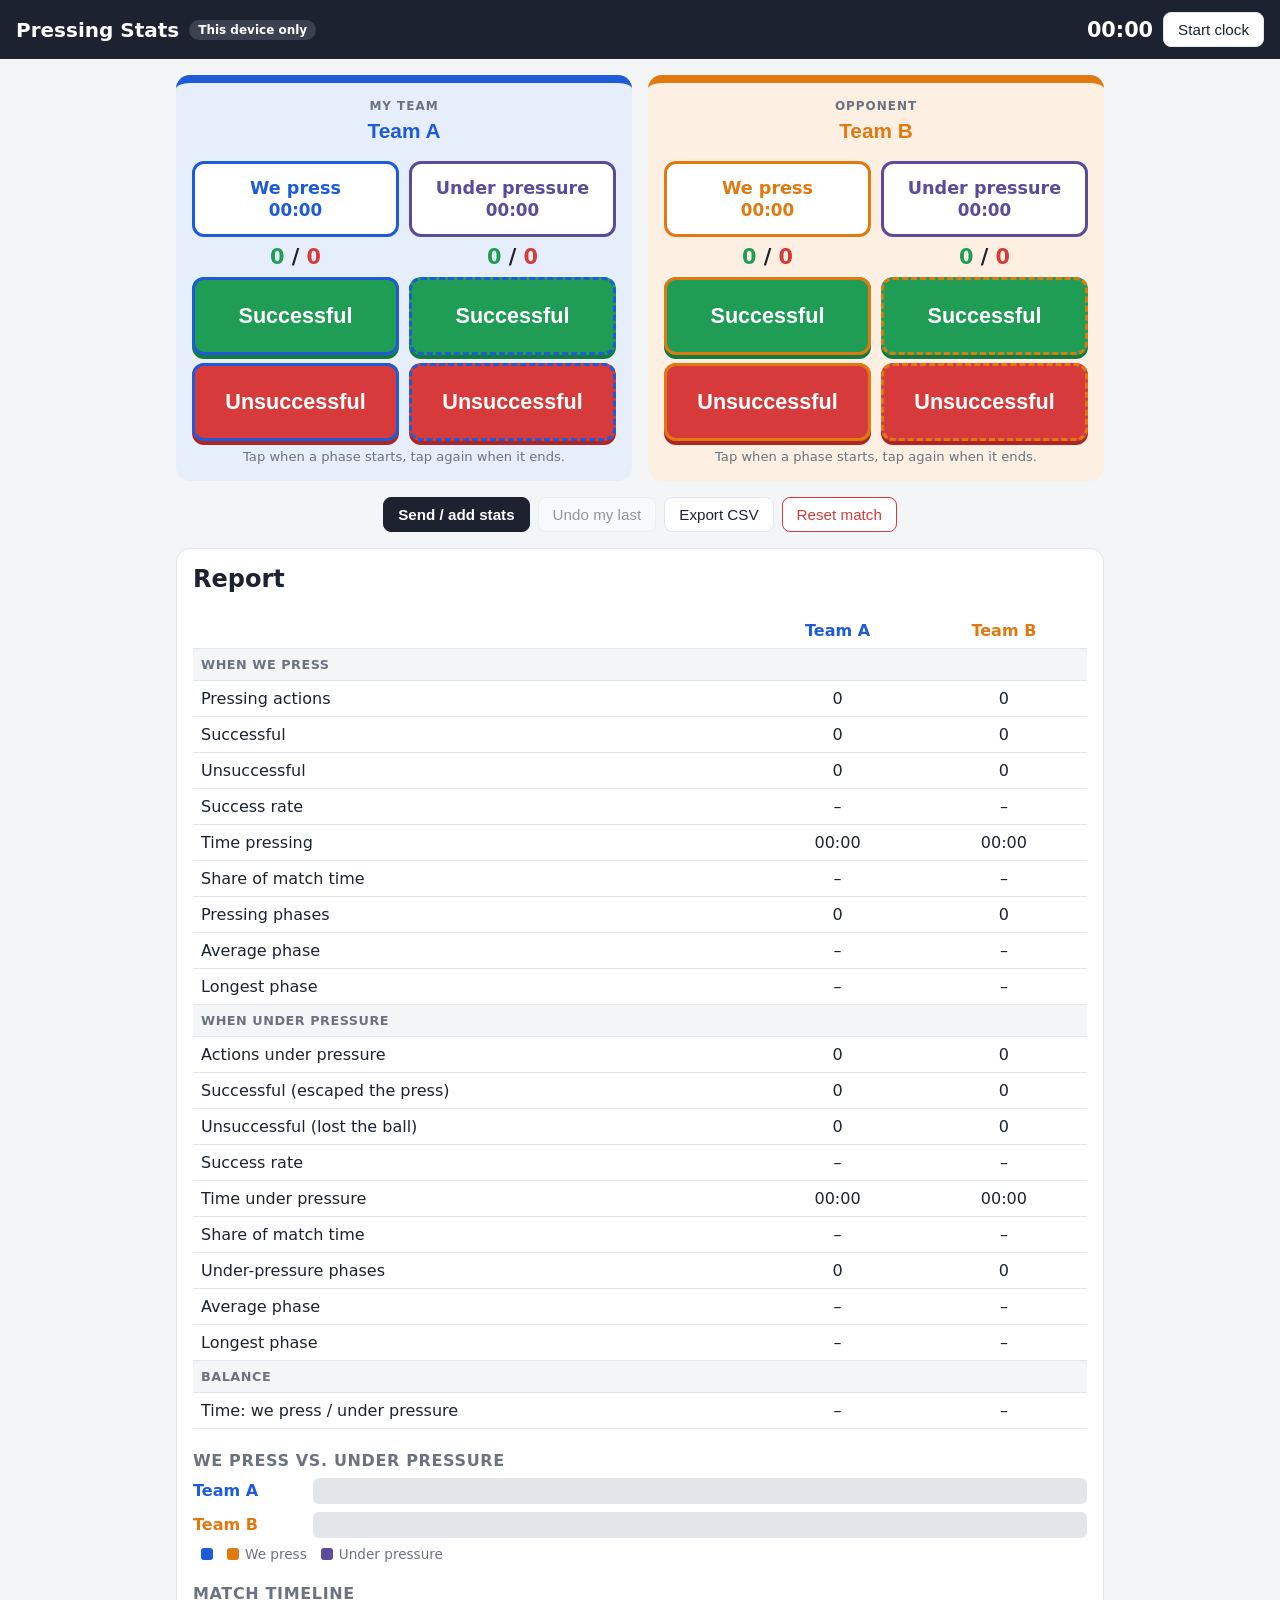
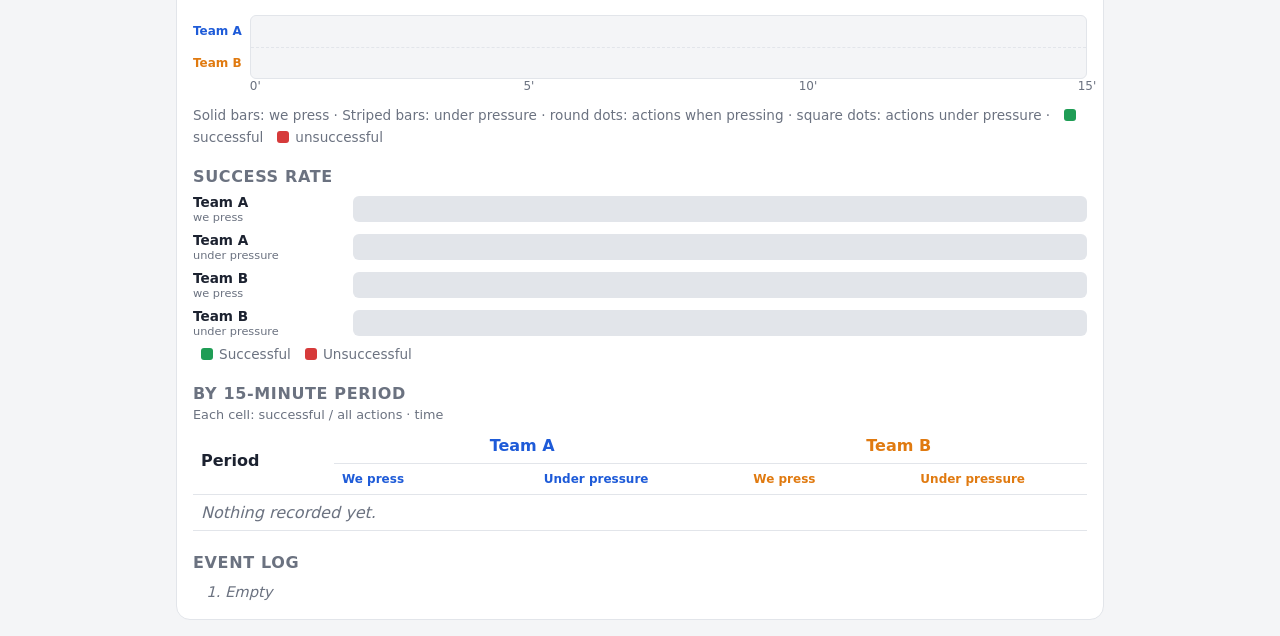
==== commit 0cfcd69f: "Record successful/unsuccessful actions when pressing and under pressure Each team panel has two colu" ====
--- a/index.html
+++ b/index.html
@@ -56,42 +56,52 @@
     <div class="team team-a" data-team="A">
       <div class="team-role">My team</div>
       <input class="team-name" id="nameA" value="Team A" aria-label="My team name">
-      <div class="section-label">Phases</div>
-      <div class="phase-row">
-        <button class="phase phase-press" id="pressA" data-team="A" data-kind="press">
-          <span class="phase-title">We press</span>
-          <span class="phase-time" id="pressTimeA">00:00</span>
-        </button>
-        <button class="phase phase-under" id="underA" data-team="A" data-kind="under">
-          <span class="phase-title">Under pressure</span>
-          <span class="phase-time" id="underTimeA">00:00</span>
-        </button>
+      <div class="kind-cols">
+        <div class="kind-col kind-press">
+          <button class="phase phase-press" id="pressA" data-team="A" data-kind="press">
+            <span class="phase-title">We press</span>
+            <span class="phase-time" id="pressTimeA">00:00</span>
+          </button>
+          <div class="counts"><span class="ok" id="cntA-press-ok">0</span> / <span class="ko" id="cntA-press-ko">0</span></div>
+          <button class="press press-ok" data-team="A" data-kind="press" data-result="ok">Successful</button>
+          <button class="press press-ko" data-team="A" data-kind="press" data-result="ko">Unsuccessful</button>
+        </div>
+        <div class="kind-col kind-under">
+          <button class="phase phase-under" id="underA" data-team="A" data-kind="under">
+            <span class="phase-title">Under pressure</span>
+            <span class="phase-time" id="underTimeA">00:00</span>
+          </button>
+          <div class="counts"><span class="ok" id="cntA-under-ok">0</span> / <span class="ko" id="cntA-under-ko">0</span></div>
+          <button class="press press-ok" data-team="A" data-kind="under" data-result="ok">Successful</button>
+          <button class="press press-ko" data-team="A" data-kind="under" data-result="ko">Unsuccessful</button>
+        </div>
       </div>
       <p class="phase-status" id="statusA"></p>
-      <div class="section-label">Pressing actions</div>
-      <div class="counts"><span class="ok" id="countA-ok">0</span> / <span class="ko" id="countA-ko">0</span></div>
-      <button class="press press-ok" data-team="A" data-result="ok">Successful</button>
-      <button class="press press-ko" data-team="A" data-result="ko">Unsuccessful</button>
     </div>
     <div class="team team-b" data-team="B">
       <div class="team-role">Opponent</div>
       <input class="team-name" id="nameB" value="Team B" aria-label="Opponent name">
-      <div class="section-label">Phases</div>
-      <div class="phase-row">
-        <button class="phase phase-press" id="pressB" data-team="B" data-kind="press">
-          <span class="phase-title">We press</span>
-          <span class="phase-time" id="pressTimeB">00:00</span>
-        </button>
-        <button class="phase phase-under" id="underB" data-team="B" data-kind="under">
-          <span class="phase-title">Under pressure</span>
-          <span class="phase-time" id="underTimeB">00:00</span>
-        </button>
+      <div class="kind-cols">
+        <div class="kind-col kind-press">
+          <button class="phase phase-press" id="pressB" data-team="B" data-kind="press">
+            <span class="phase-title">We press</span>
+            <span class="phase-time" id="pressTimeB">00:00</span>
+          </button>
+          <div class="counts"><span class="ok" id="cntB-press-ok">0</span> / <span class="ko" id="cntB-press-ko">0</span></div>
+          <button class="press press-ok" data-team="B" data-kind="press" data-result="ok">Successful</button>
+          <button class="press press-ko" data-team="B" data-kind="press" data-result="ko">Unsuccessful</button>
+        </div>
+        <div class="kind-col kind-under">
+          <button class="phase phase-under" id="underB" data-team="B" data-kind="under">
+            <span class="phase-title">Under pressure</span>
+            <span class="phase-time" id="underTimeB">00:00</span>
+          </button>
+          <div class="counts"><span class="ok" id="cntB-under-ok">0</span> / <span class="ko" id="cntB-under-ko">0</span></div>
+          <button class="press press-ok" data-team="B" data-kind="under" data-result="ok">Successful</button>
+          <button class="press press-ko" data-team="B" data-kind="under" data-result="ko">Unsuccessful</button>
+        </div>
       </div>
       <p class="phase-status" id="statusB"></p>
-      <div class="section-label">Pressing actions</div>
-      <div class="counts"><span class="ok" id="countB-ok">0</span> / <span class="ko" id="countB-ko">0</span></div>
-      <button class="press press-ok" data-team="B" data-result="ok">Successful</button>
-      <button class="press press-ko" data-team="B" data-result="ko">Unsuccessful</button>
     </div>
   </section>
 
@@ -140,23 +150,28 @@
         <tr><th></th><th id="headA" class="th-a">Team A</th><th id="headB" class="th-b">Team B</th></tr>
       </thead>
       <tbody>
-        <tr class="group"><td colspan="3">Pressing actions</td></tr>
-        <tr><td>Total pressing actions</td><td id="totA">0</td><td id="totB">0</td></tr>
-        <tr><td>Successful</td><td id="okA">0</td><td id="okB">0</td></tr>
-        <tr><td>Unsuccessful</td><td id="koA">0</td><td id="koB">0</td></tr>
-        <tr><td>Success rate</td><td id="rateA">–</td><td id="rateB">–</td></tr>
-        <tr><td>Share of all pressing actions</td><td id="shareA">–</td><td id="shareB">–</td></tr>
-        <tr class="group"><td colspan="3">Pressing phases</td></tr>
-        <tr><td>Time pressing (we press)</td><td id="ptimeA">00:00</td><td id="ptimeB">00:00</td></tr>
-        <tr><td>Time under pressure</td><td id="utimeA">00:00</td><td id="utimeB">00:00</td></tr>
-        <tr><td>Pressing vs. under pressure</td><td id="pshareA">–</td><td id="pshareB">–</td></tr>
-        <tr><td>Share of match time pressing</td><td id="pmatchA">–</td><td id="pmatchB">–</td></tr>
-        <tr><td>Share of match time under pressure</td><td id="umatchA">–</td><td id="umatchB">–</td></tr>
-        <tr><td>Pressing phases</td><td id="pcountA">0</td><td id="pcountB">0</td></tr>
-        <tr><td>Under-pressure phases</td><td id="ucountA">0</td><td id="ucountB">0</td></tr>
-        <tr><td>Average pressing phase</td><td id="pavgA">–</td><td id="pavgB">–</td></tr>
-        <tr><td>Longest pressing phase</td><td id="pmaxA">–</td><td id="pmaxB">–</td></tr>
-        <tr><td>Longest under pressure</td><td id="umaxA">–</td><td id="umaxB">–</td></tr>
+        <tr class="group"><td colspan="3">When we press</td></tr>
+        <tr><td>Pressing actions</td><td id="pTotA">–</td><td id="pTotB">–</td></tr>
+        <tr><td>Successful</td><td id="pOkA">–</td><td id="pOkB">–</td></tr>
+        <tr><td>Unsuccessful</td><td id="pKoA">–</td><td id="pKoB">–</td></tr>
+        <tr><td>Success rate</td><td id="pRateA">–</td><td id="pRateB">–</td></tr>
+        <tr><td>Time pressing</td><td id="pTimeA">–</td><td id="pTimeB">–</td></tr>
+        <tr><td>Share of match time</td><td id="pMatchA">–</td><td id="pMatchB">–</td></tr>
+        <tr><td>Pressing phases</td><td id="pCountA">–</td><td id="pCountB">–</td></tr>
+        <tr><td>Average phase</td><td id="pAvgA">–</td><td id="pAvgB">–</td></tr>
+        <tr><td>Longest phase</td><td id="pMaxA">–</td><td id="pMaxB">–</td></tr>
+        <tr class="group"><td colspan="3">When under pressure</td></tr>
+        <tr><td>Actions under pressure</td><td id="uTotA">–</td><td id="uTotB">–</td></tr>
+        <tr><td>Successful (escaped the press)</td><td id="uOkA">–</td><td id="uOkB">–</td></tr>
+        <tr><td>Unsuccessful (lost the ball)</td><td id="uKoA">–</td><td id="uKoB">–</td></tr>
+        <tr><td>Success rate</td><td id="uRateA">–</td><td id="uRateB">–</td></tr>
+        <tr><td>Time under pressure</td><td id="uTimeA">–</td><td id="uTimeB">–</td></tr>
+        <tr><td>Share of match time</td><td id="uMatchA">–</td><td id="uMatchB">–</td></tr>
+        <tr><td>Under-pressure phases</td><td id="uCountA">–</td><td id="uCountB">–</td></tr>
+        <tr><td>Average phase</td><td id="uAvgA">–</td><td id="uAvgB">–</td></tr>
+        <tr><td>Longest phase</td><td id="uMaxA">–</td><td id="uMaxB">–</td></tr>
+        <tr class="group"><td colspan="3">Balance</td></tr>
+        <tr><td>Time: we press / under pressure</td><td id="ratioA">–</td><td id="ratioB">–</td></tr>
       </tbody>
     </table>
 
@@ -175,23 +190,22 @@
       <div class="timeline-axis" id="timelineAxis"></div>
     </div>
     <div class="legend">
-      Solid bars: we press · Striped bars: under pressure · Dots: pressing actions:
+      Solid bars: we press · Striped bars: under pressure ·
+      round dots: actions when pressing · square dots: actions under pressure ·
       <span class="sw sw-ok"></span>successful <span class="sw sw-ko"></span>unsuccessful
     </div>
 
-    <h3>Success rate of pressing actions</h3>
-    <div class="bars">
-      <div class="bar-row"><span class="bar-label" id="barLabelA">Team A</span><div class="bar"><div class="bar-ok" id="barOkA"></div><div class="bar-ko" id="barKoA"></div></div></div>
-      <div class="bar-row"><span class="bar-label" id="barLabelB">Team B</span><div class="bar"><div class="bar-ok" id="barOkB"></div><div class="bar-ko" id="barKoB"></div></div></div>
-      <div class="legend"><span class="sw sw-ok"></span>Successful <span class="sw sw-ko"></span>Unsuccessful</div>
-    </div>
+    <h3>Success rate</h3>
+    <div class="bars" id="rateBars"></div>
+    <div class="legend"><span class="sw sw-ok"></span>Successful <span class="sw sw-ko"></span>Unsuccessful</div>
 
     <h3>By 15-minute period</h3>
+    <p class="table-note">Each cell: successful / all actions · time</p>
     <div class="table-scroll">
       <table class="stats" id="periodTable">
         <thead>
-          <tr><th rowspan="2">Period</th><th colspan="3" class="th-a" id="perHeadA">Team A</th><th colspan="3" class="th-b" id="perHeadB">Team B</th></tr>
-          <tr><th class="th-a sub">Actions (succ.)</th><th class="th-a sub">We press</th><th class="th-a sub">Under pressure</th><th class="th-b sub">Actions (succ.)</th><th class="th-b sub">We press</th><th class="th-b sub">Under pressure</th></tr>
+          <tr><th rowspan="2">Period</th><th colspan="2" class="th-a" id="perHeadA">Team A</th><th colspan="2" class="th-b" id="perHeadB">Team B</th></tr>
+          <tr><th class="th-a sub">We press</th><th class="th-a sub">Under pressure</th><th class="th-b sub">We press</th><th class="th-b sub">Under pressure</th></tr>
         </thead>
         <tbody></tbody>
       </table>
--- a/style.css
+++ b/style.css
@@ -221,10 +221,9 @@
   .team { padding: 12px 8px; }
   .team-name { font-size: 1.05rem; }
   .counts { font-size: 1.3rem; }
-  .press { font-size: 1rem; padding: 24px 4px; }
+  .press { font-size: 1rem; padding: 22px 4px; }
   .phase-title { font-size: .9rem; }
-  .role-both .phase-row { grid-template-columns: minmax(0, 1fr); gap: 6px; }
-  .role-both .phase { flex-direction: row; justify-content: space-between; padding: 10px; }
+  .role-both .teams { grid-template-columns: minmax(0, 1fr); }
   .phase { padding: 12px 4px; }
 }
 
@@ -340,3 +339,19 @@
 @media (max-width: 600px) {
   .combine-grid { grid-template-columns: minmax(0, 1fr); }
 }
+
+/* ---- Two columns per team: "We press" and "Under pressure", each with its own actions ---- */
+.kind-cols { display: grid; grid-template-columns: minmax(0, 1fr) minmax(0, 1fr); column-gap: 10px; row-gap: 8px; }
+/* Both columns share rows, so the phase and action buttons line up side by side. */
+.kind-col { display: grid; grid-row: span 4; grid-template-rows: subgrid; row-gap: 8px; min-width: 0; }
+.kind-col .phase { justify-content: center; }
+.kind-col .counts { font-size: 1.3rem; }
+.kind-under .press { outline-style: dashed; }
+.role-A .press, .role-B .press { padding: 30px 6px; font-size: 1.25rem; }
+.table-note { margin: -4px 0 6px; font-size: .8rem; color: var(--muted); }
+.tl-dot.under { border-radius: 2px; }
+.rate-row .bar-label { width: 150px; font-size: .85rem; }
+.rate-row .bar-label small { display: block; font-weight: 500; color: var(--muted); }
+@media (max-width: 600px) {
+  .rate-row .bar-label { width: 110px; }
+}
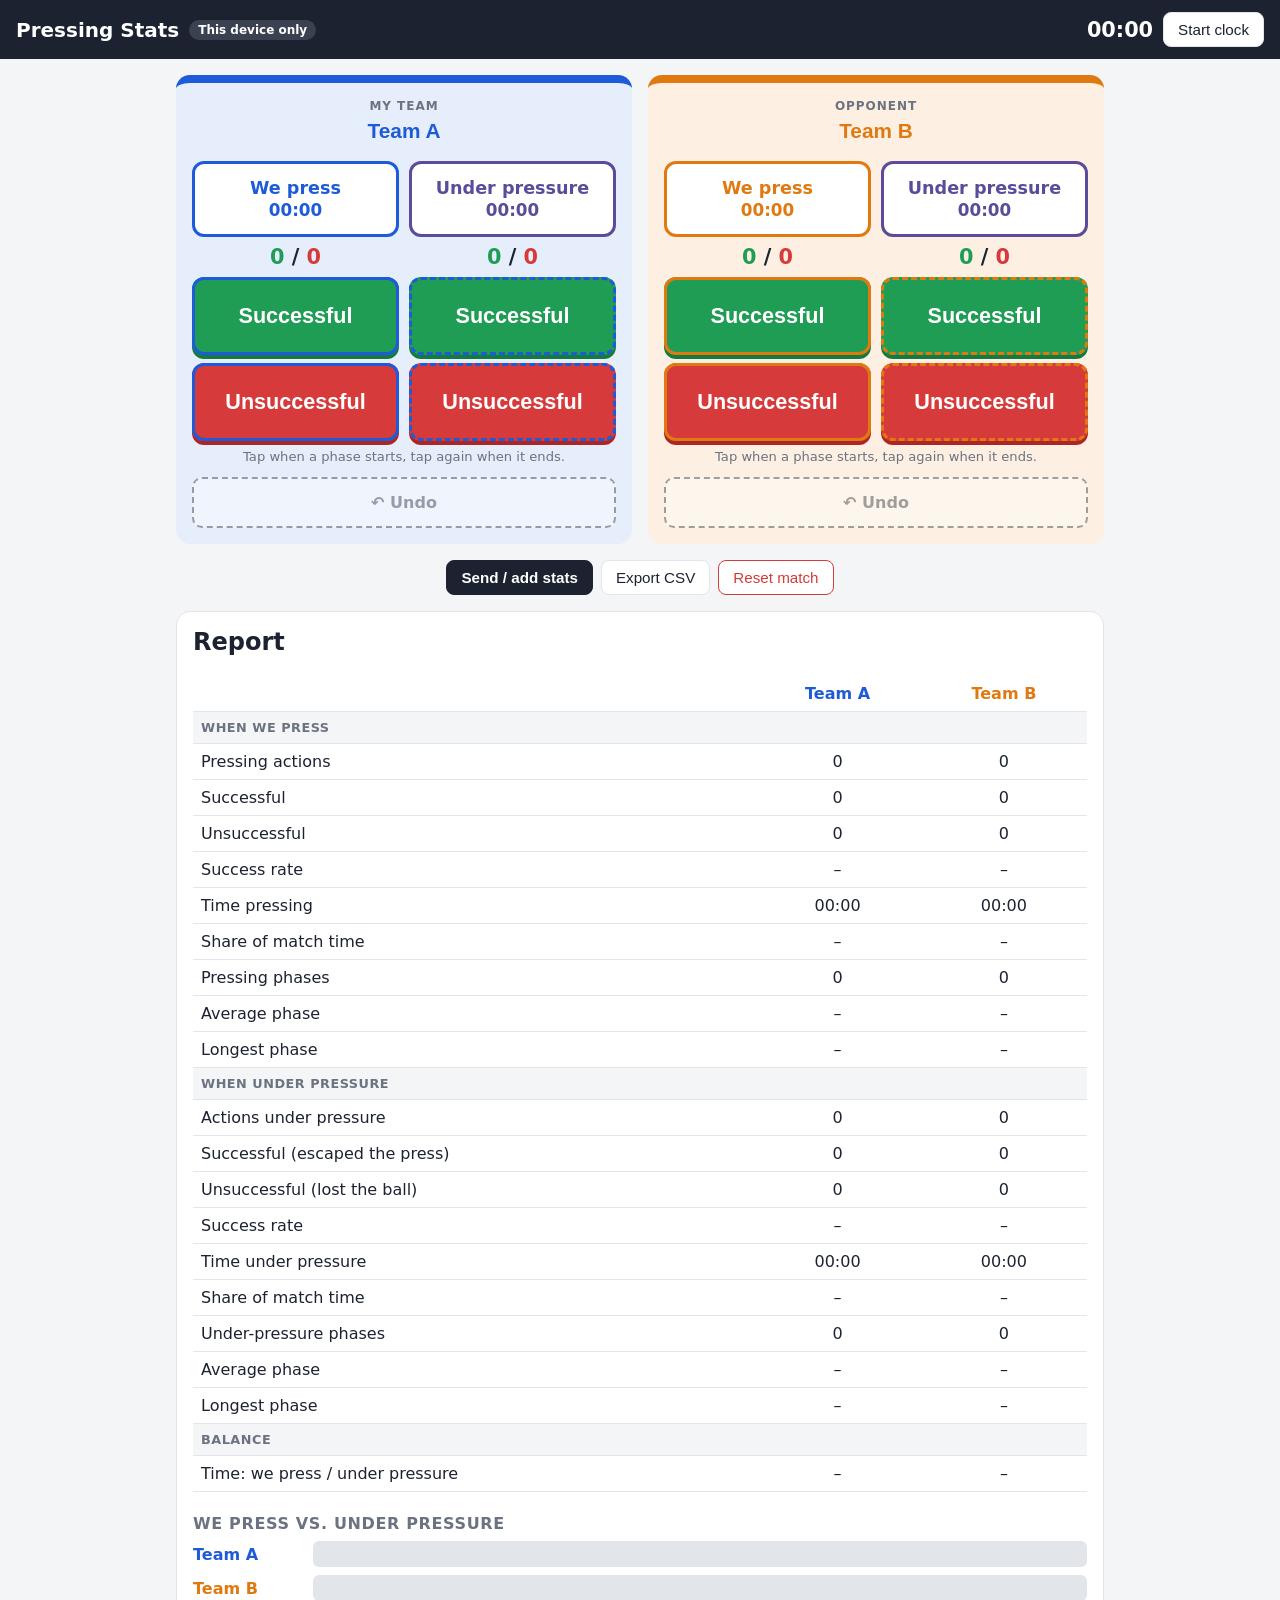
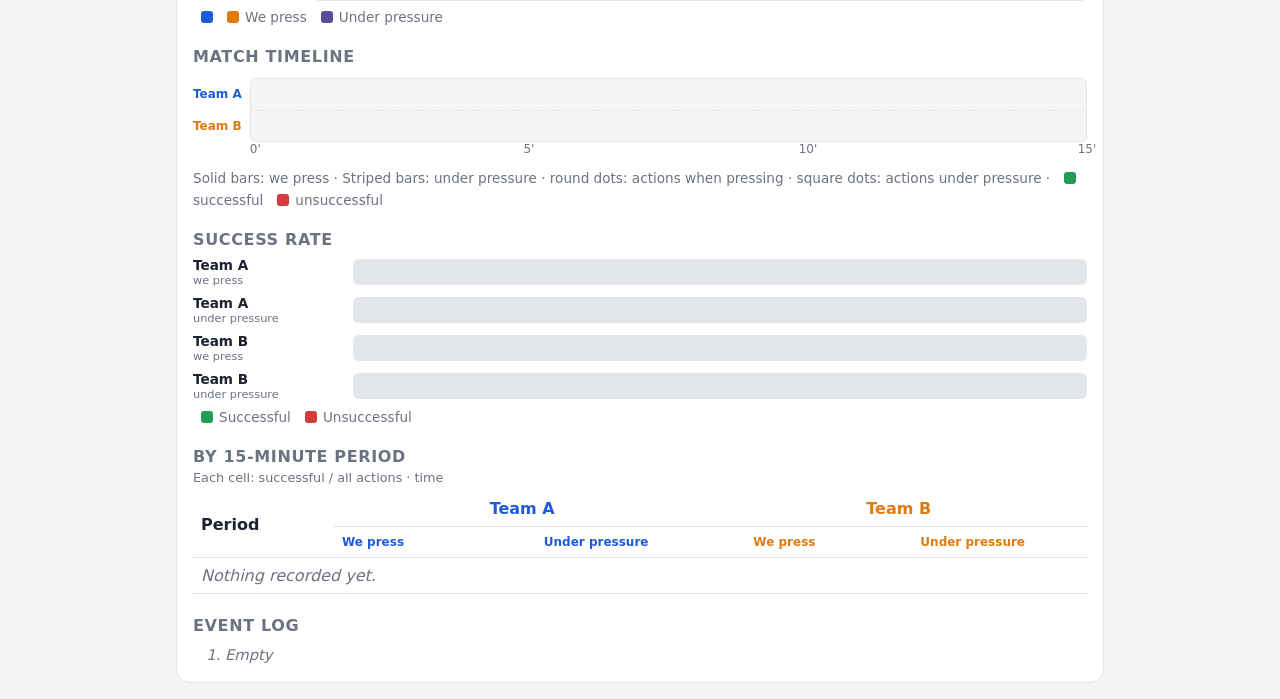
==== commit 714e2d29: "Add a visible Undo button per team and an undo toast Each team panel has a large Undo button that na" ====
--- a/index.html
+++ b/index.html
@@ -77,6 +77,7 @@
         </div>
       </div>
       <p class="phase-status" id="statusA"></p>
+      <button class="undo-btn" id="undoA" data-team="A" disabled>↶ Undo</button>
     </div>
     <div class="team team-b" data-team="B">
       <div class="team-role">Opponent</div>
@@ -102,12 +103,12 @@
         </div>
       </div>
       <p class="phase-status" id="statusB"></p>
+      <button class="undo-btn" id="undoB" data-team="B" disabled>↶ Undo</button>
     </div>
   </section>
 
   <div class="toolbar">
     <button id="combineBtn" class="ctrl primary">Send / add stats</button>
-    <button id="undoBtn" class="ctrl">Undo my last</button>
     <button id="csvBtn" class="ctrl">Export CSV</button>
     <button id="resetBtn" class="ctrl danger">Reset match</button>
   </div>
@@ -216,6 +217,11 @@
   </section>
 </main>
 
+<div id="toast" class="toast" role="status" hidden>
+  <span id="toastText"></span>
+  <button id="toastUndo" class="toast-undo">Undo</button>
+</div>
+
 <script src="config.js"></script>
 <script src="store.js"></script>
 <script src="app.js"></script>
--- a/style.css
+++ b/style.css
@@ -302,7 +302,7 @@
 .role-A .phase-title, .role-B .phase-title { font-size: 1.3rem; }
 
 /* Report only: no recording controls. */
-.role-view .teams, .role-view #undoBtn,
+.role-view .teams,
 .role-view #clockBtn, .role-view #sendCard { display: none; }
 
 .ctrl:disabled { opacity: .45; cursor: default; }
@@ -355,3 +355,54 @@
 @media (max-width: 600px) {
   .rate-row .bar-label { width: 110px; }
 }
+
+/* ---- Undo ---- */
+.undo-btn {
+  width: 100%;
+  padding: 14px 10px;
+  border-radius: 10px;
+  border: 2px solid var(--text);
+  background: var(--card);
+  color: var(--text);
+  font: inherit;
+  font-weight: 700;
+  font-size: 1rem;
+  cursor: pointer;
+  touch-action: manipulation;
+  line-height: 1.2;
+}
+.undo-btn small { display: block; font-weight: 500; font-size: .85rem; color: var(--muted); margin-top: 2px; }
+.undo-btn:disabled { opacity: .4; cursor: default; border-style: dashed; }
+.undo-btn:not(:disabled):active { background: var(--bg); }
+
+.toast {
+  position: fixed;
+  left: 50%;
+  bottom: calc(16px + env(safe-area-inset-bottom));
+  transform: translateX(-50%);
+  width: max-content;
+  max-width: calc(100% - 32px);
+  display: flex;
+  align-items: center;
+  gap: 12px;
+  padding: 10px 10px 10px 16px;
+  border-radius: 12px;
+  background: var(--text);
+  color: #fff;
+  font-size: .95rem;
+  box-shadow: 0 6px 20px rgba(0, 0, 0, .25);
+  z-index: 10;
+}
+.toast.show { animation: toast-in .18s ease-out; }
+@keyframes toast-in { from { opacity: 0; transform: translate(-50%, 10px); } }
+.toast-undo {
+  flex: none;
+  border: none;
+  border-radius: 8px;
+  padding: 10px 16px;
+  background: #fff;
+  color: var(--text);
+  font: inherit;
+  font-weight: 800;
+  cursor: pointer;
+}
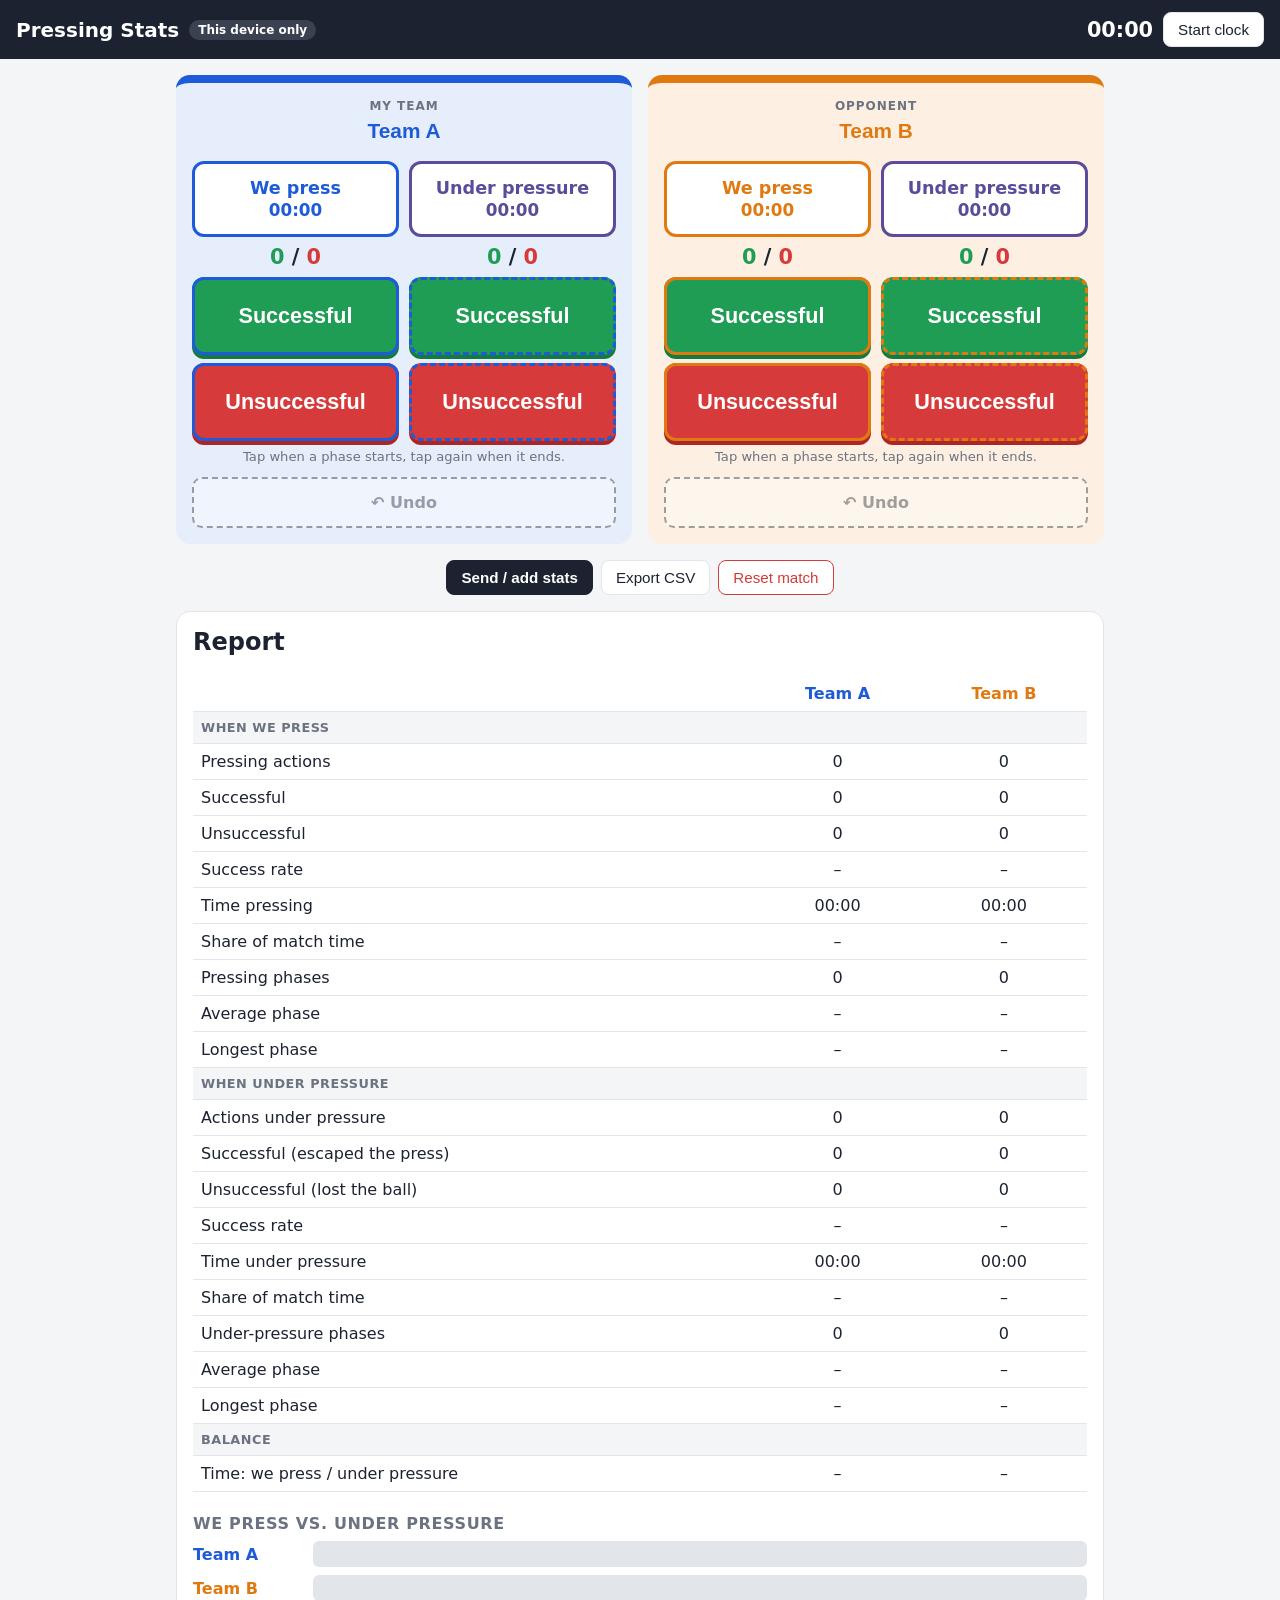
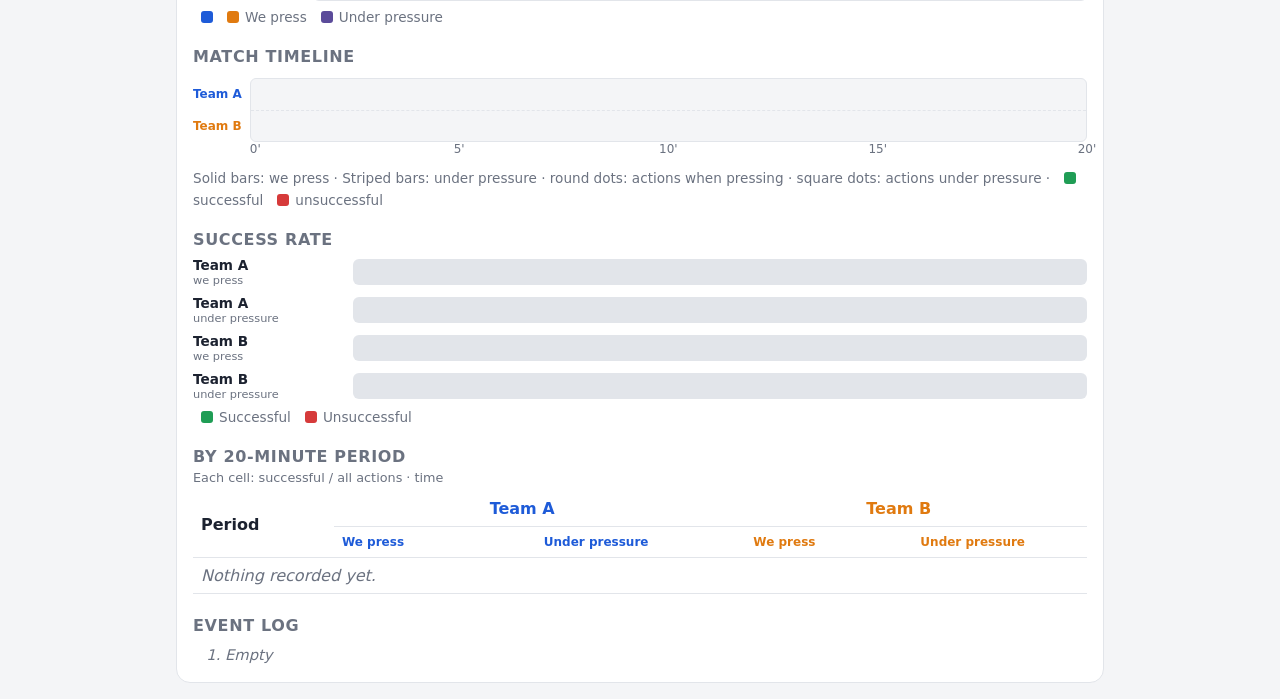
==== commit c53dfb33: "Use 20-minute periods in the report Co-Authored-By: Claude Opus 5.5 <noreply@anthropic.com> Claude-S" ====
--- a/index.html
+++ b/index.html
@@ -200,7 +200,7 @@
     <div class="bars" id="rateBars"></div>
     <div class="legend"><span class="sw sw-ok"></span>Successful <span class="sw sw-ko"></span>Unsuccessful</div>
 
-    <h3>By 15-minute period</h3>
+    <h3>By 20-minute period</h3>
     <p class="table-note">Each cell: successful / all actions · time</p>
     <div class="table-scroll">
       <table class="stats" id="periodTable">
